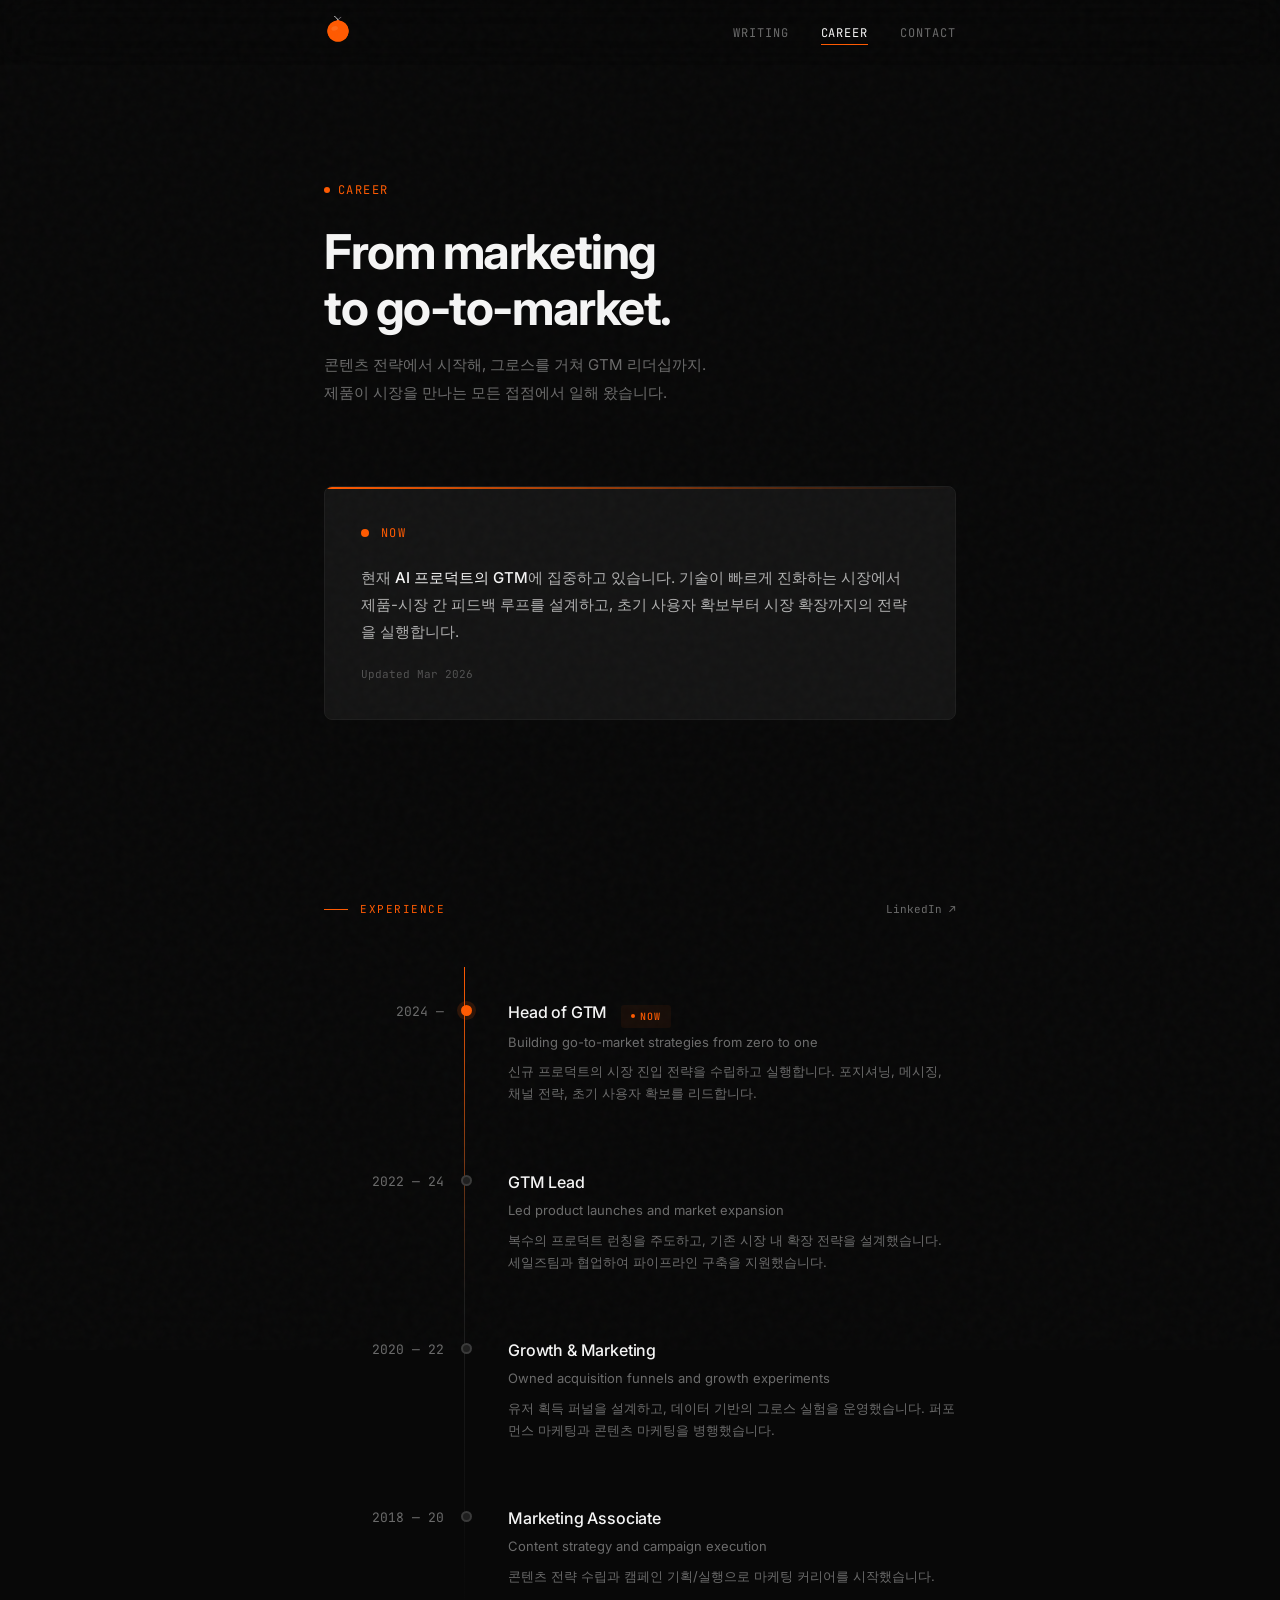
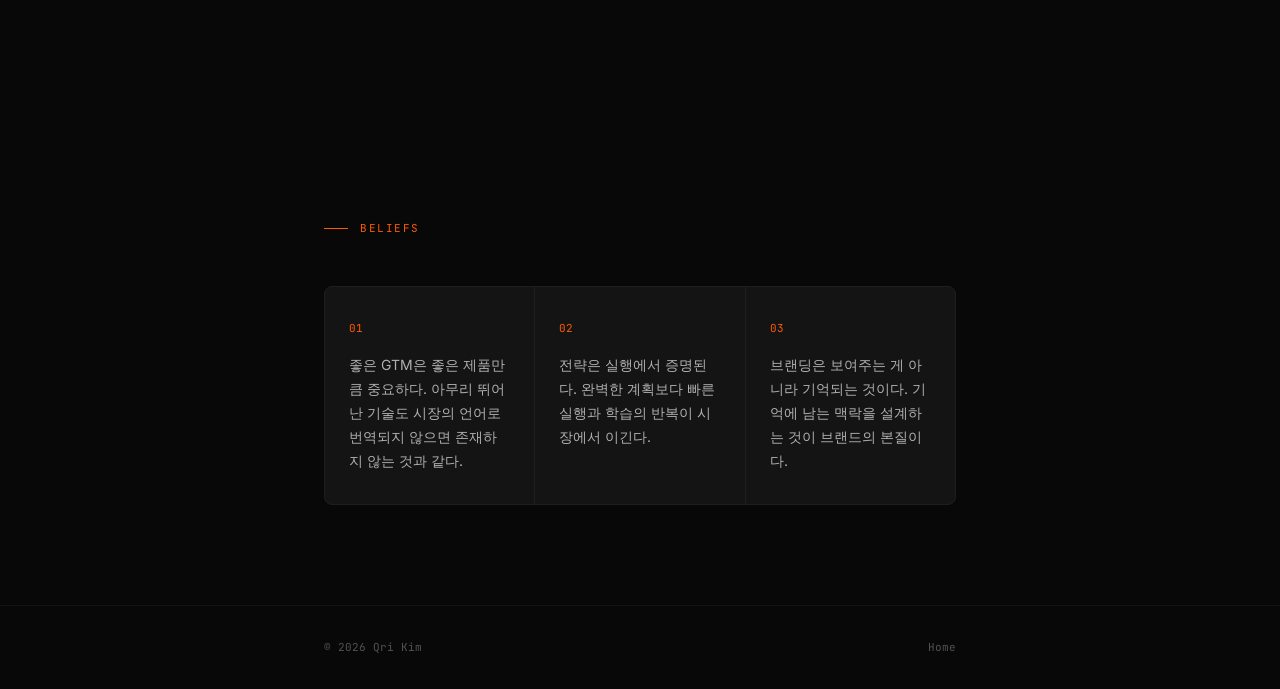
==== career.html @ 9feef9de "Initial commit: Qri Kim personal branding website Static site with custom SVG logo, blog system with" ====
<!DOCTYPE html>
<html lang="ko">
<head>
  <meta charset="UTF-8">
  <meta name="viewport" content="width=device-width, initial-scale=1.0">
  <title>Career — Qri Kim</title>
  <meta name="description" content="Qri Kim의 커리어 히스토리. GTM, Growth, Marketing 분야에서의 여정.">

  <meta property="og:type" content="website">
  <meta property="og:title" content="Career — Qri Kim">
  <meta property="og:description" content="GTM, Growth, Marketing 분야에서의 여정.">
  <meta property="og:url" content="https://qrikim.com/career">
  <meta property="og:site_name" content="Qri Kim">
  <meta name="twitter:card" content="summary">
  <meta name="twitter:site" content="@gyurinsight">

  <link rel="canonical" href="https://qrikim.com/career">
  <link rel="preconnect" href="https://fonts.googleapis.com">
  <link rel="preconnect" href="https://fonts.gstatic.com" crossorigin>
  <link href="https://fonts.googleapis.com/css2?family=Inter:wght@300;400;500;600;700&family=JetBrains+Mono:wght@400;500&display=swap" rel="stylesheet">
  <link rel="stylesheet" href="style.css">
</head>
<body>

  <div class="scroll-progress" id="scrollProgress"></div>
  <div class="grain"></div>

  <nav id="nav">
    <div class="container">
      <a href="/" class="nav-logo" aria-label="Home">
        <svg width="28" height="28" viewBox="0 0 100 100" fill="none" xmlns="http://www.w3.org/2000/svg"><circle cx="50" cy="54" r="38" fill="#FF5A00"/><ellipse cx="50" cy="54" rx="38" ry="36" fill="#FF5A00"/><ellipse cx="38" cy="44" rx="12" ry="8" fill="#FF7A2E" opacity="0.5" transform="rotate(-15 38 44)"/><path d="M50 16 C48 8, 42 4, 38 2" stroke="#f5f5f5" stroke-width="3" stroke-linecap="round" fill="none"/><path d="M50 16 C52 10, 56 6, 60 5" stroke="#f5f5f5" stroke-width="2.5" stroke-linecap="round" fill="none" opacity="0.6"/><ellipse cx="50" cy="18" rx="6" ry="4" fill="#FF5A00"/></svg>
      </a>
      <ul class="nav-links">
        <li><a href="/writing.html">Writing</a></li>
        <li><a href="/career.html" class="active">Career</a></li>
        <li><a href="/contact.html">Contact</a></li>
      </ul>
      <button class="nav-mobile-toggle" id="mobileToggle" aria-label="Menu">
        <span></span><span></span>
      </button>
    </div>
  </nav>

  <div class="mobile-menu" id="mobileMenu">
    <ul>
      <li><a href="/writing.html">Writing</a></li>
      <li><a href="/career.html">Career</a></li>
      <li><a href="/contact.html">Contact</a></li>
    </ul>
  </div>

  <main class="hero" style="padding-bottom: 0;">
    <div class="container">
      <div class="reveal">
        <span class="hero-label"><span class="status-dot"></span>Career</span>
        <h1 class="sub-page-title">From marketing<br>to go-to-market.</h1>
        <p class="hero-bio-ko" style="margin-top: 16px;">
          콘텐츠 전략에서 시작해, 그로스를 거쳐 GTM 리더십까지.<br>
          제품이 시장을 만나는 모든 접점에서 일해 왔습니다.
        </p>
      </div>
    </div>
  </main>

  <!-- Now -->
  <section class="now-section">
    <div class="container">
      <div class="now-card reveal">
        <div class="now-header">
          <div class="now-dot"></div>
          <span class="now-label">Now</span>
        </div>
        <p class="now-text">
          현재 <strong>AI 프로덕트의 GTM</strong>에 집중하고 있습니다.
          기술이 빠르게 진화하는 시장에서 제품-시장 간 피드백 루프를 설계하고,
          초기 사용자 확보부터 시장 확장까지의 전략을 실행합니다.
        </p>
        <p class="now-updated">Updated Mar 2026</p>
      </div>
    </div>
  </section>

  <!-- Timeline -->
  <section class="section">
    <div class="container">
      <div class="section-header reveal">
        <span class="section-label"><span class="line"></span> Experience</span>
        <a href="https://www.linkedin.com/in/qri-gyuri-kim/" target="_blank" class="section-link">LinkedIn &nearr;</a>
      </div>
      <div class="career-timeline stagger-children">
        <div class="career-item reveal">
          <span class="career-year">2024 —</span>
          <div class="career-details">
            <div class="career-role">Head of GTM <span class="career-now">Now</span></div>
            <div class="career-company">Building go-to-market strategies from zero to one</div>
            <p class="career-desc">신규 프로덕트의 시장 진입 전략을 수립하고 실행합니다. 포지셔닝, 메시징, 채널 전략, 초기 사용자 확보를 리드합니다.</p>
          </div>
        </div>
        <div class="career-item reveal">
          <span class="career-year">2022 — 24</span>
          <div class="career-details">
            <div class="career-role">GTM Lead</div>
            <div class="career-company">Led product launches and market expansion</div>
            <p class="career-desc">복수의 프로덕트 런칭을 주도하고, 기존 시장 내 확장 전략을 설계했습니다. 세일즈팀과 협업하여 파이프라인 구축을 지원했습니다.</p>
          </div>
        </div>
        <div class="career-item reveal">
          <span class="career-year">2020 — 22</span>
          <div class="career-details">
            <div class="career-role">Growth & Marketing</div>
            <div class="career-company">Owned acquisition funnels and growth experiments</div>
            <p class="career-desc">유저 획득 퍼널을 설계하고, 데이터 기반의 그로스 실험을 운영했습니다. 퍼포먼스 마케팅과 콘텐츠 마케팅을 병행했습니다.</p>
          </div>
        </div>
        <div class="career-item reveal">
          <span class="career-year">2018 — 20</span>
          <div class="career-details">
            <div class="career-role">Marketing Associate</div>
            <div class="career-company">Content strategy and campaign execution</div>
            <p class="career-desc">콘텐츠 전략 수립과 캠페인 기획/실행으로 마케팅 커리어를 시작했습니다.</p>
          </div>
        </div>
      </div>
    </div>
  </section>

  <!-- Beliefs -->
  <section class="beliefs">
    <div class="container">
      <div class="section-header reveal">
        <span class="section-label"><span class="line"></span> Beliefs</span>
      </div>
      <div class="belief-grid reveal">
        <div class="belief-item">
          <span class="belief-number">01</span>
          <p class="belief-text">좋은 GTM은 좋은 제품만큼 중요하다. 아무리 뛰어난 기술도 시장의 언어로 번역되지 않으면 존재하지 않는 것과 같다.</p>
        </div>
        <div class="belief-item">
          <span class="belief-number">02</span>
          <p class="belief-text">전략은 실행에서 증명된다. 완벽한 계획보다 빠른 실행과 학습의 반복이 시장에서 이긴다.</p>
        </div>
        <div class="belief-item">
          <span class="belief-number">03</span>
          <p class="belief-text">브랜딩은 보여주는 게 아니라 기억되는 것이다. 기억에 남는 맥락을 설계하는 것이 브랜드의 본질이다.</p>
        </div>
      </div>
    </div>
  </section>

  <footer>
    <div class="container">
      <div class="footer-inner">
        <span class="footer-copy">&copy; 2026 Qri Kim</span>
        <div class="footer-links">
          <a href="/">Home</a>
        </div>
      </div>
    </div>
  </footer>

  <script src="main.js"></script>
</body>
</html>
---- style.css ----
:root {
  --black: #080808;
  --white: #f5f5f5;
  --gray-50: #fafafa;
  --gray-100: #e5e5e5;
  --gray-300: #b0b0b0;
  --gray-400: #8a8a8a;
  --gray-500: #6b6b6b;
  --gray-600: #525252;
  --gray-700: #3a3a3a;
  --gray-800: #1e1e1e;
  --gray-900: #141414;
  --orange: #FF5A00;
  --orange-dim: rgba(255, 90, 0, 0.06);
  --font-sans: 'Inter', -apple-system, BlinkMacSystemFont, sans-serif;
  --font-mono: 'JetBrains Mono', ui-monospace, monospace;
}

* { margin: 0; padding: 0; box-sizing: border-box; }
html { scroll-behavior: smooth; }

body {
  font-family: var(--font-sans);
  background: var(--black);
  color: var(--white);
  line-height: 1.7;
  -webkit-font-smoothing: antialiased;
  -moz-osx-font-smoothing: grayscale;
  overflow-x: hidden;
}

::selection {
  background: var(--orange);
  color: var(--black);
}

a { color: inherit; text-decoration: none; }

/* Scroll progress */
.scroll-progress {
  position: fixed;
  top: 0;
  left: 0;
  height: 2px;
  background: var(--orange);
  z-index: 200;
  width: 0%;
}

/* Grain */
.grain {
  position: fixed;
  top: -50%; left: -50%;
  width: 200%; height: 200%;
  z-index: 999;
  pointer-events: none;
  opacity: 0.025;
  background-image: url("data:image/svg+xml,%3Csvg viewBox='0 0 256 256' xmlns='http://www.w3.org/2000/svg'%3E%3Cfilter id='noise'%3E%3CfeTurbulence type='fractalNoise' baseFrequency='0.9' numOctaves='4' stitchTiles='stitch'/%3E%3C/filter%3E%3Crect width='100%25' height='100%25' filter='url(%23noise)'/%3E%3C/svg%3E");
}

/* Layout */
.container {
  max-width: 680px;
  margin: 0 auto;
  padding: 0 24px;
}

/* ========== Navigation ========== */
nav {
  position: fixed;
  top: 0; left: 0; right: 0;
  z-index: 100;
  padding: 16px 0;
  background: rgba(8, 8, 8, 0.6);
  backdrop-filter: blur(24px) saturate(1.2);
  -webkit-backdrop-filter: blur(24px) saturate(1.2);
  border-bottom: 1px solid transparent;
  transition: border-color 0.4s ease;
}

nav.scrolled {
  border-bottom-color: var(--gray-800);
}

nav .container {
  display: flex;
  justify-content: space-between;
  align-items: center;
}

.nav-logo {
  font-size: 24px;
  line-height: 1;
  transition: transform 0.3s;
  display: inline-block;
}

.nav-logo:hover {
  transform: rotate(-15deg) scale(1.1);
}

.nav-links {
  display: flex;
  gap: 32px;
  list-style: none;
}

.nav-links a {
  font-family: var(--font-mono);
  font-size: 12px;
  text-transform: uppercase;
  letter-spacing: 0.08em;
  color: var(--gray-500);
  transition: color 0.3s;
  position: relative;
}

.nav-links a::after {
  content: '';
  position: absolute;
  bottom: -4px; left: 0;
  width: 100%; height: 1px;
  background: var(--white);
  transform: scaleX(0);
  transform-origin: right;
  transition: transform 0.3s ease;
}

.nav-links a:hover { color: var(--white); }
.nav-links a:hover::after { transform: scaleX(1); transform-origin: left; }

/* Mobile toggle — hidden on desktop, shown on mobile via media query */
.nav-mobile-toggle {
  display: none;
  flex-direction: column;
  gap: 6px;
  background: none;
  border: none;
  cursor: pointer;
  padding: 4px;
  z-index: 110;
}

.nav-mobile-toggle span {
  display: block;
  width: 20px;
  height: 1.5px;
  background: var(--white);
  transition: all 0.3s;
}

.nav-mobile-toggle.active span:first-child {
  transform: rotate(45deg) translate(3px, 3px);
}

.nav-mobile-toggle.active span:last-child {
  transform: rotate(-45deg) translate(3px, -3px);
}

/* Mobile menu */
.mobile-menu {
  display: none;
  position: fixed;
  top: 0; left: 0; right: 0; bottom: 0;
  z-index: 99;
  background: var(--black);
  align-items: center;
  justify-content: center;
}

.mobile-menu.open {
  display: flex;
}

.mobile-menu ul {
  list-style: none;
  text-align: center;
}

.mobile-menu ul li {
  margin-bottom: 32px;
}

.mobile-menu ul a {
  font-family: var(--font-mono);
  font-size: 18px;
  text-transform: uppercase;
  letter-spacing: 0.12em;
  color: var(--gray-400);
  transition: color 0.3s;
}

.mobile-menu ul a:hover {
  color: var(--orange);
}

/* ========== Hero ========== */
.hero {
  padding: 180px 0 100px;
}

.hero-label {
  font-family: var(--font-mono);
  font-size: 12px;
  text-transform: uppercase;
  letter-spacing: 0.12em;
  color: var(--orange);
  margin-bottom: 24px;
  display: flex;
  align-items: center;
  gap: 8px;
}

.status-dot {
  width: 6px; height: 6px;
  background: var(--orange);
  border-radius: 50%;
  animation: pulse 2s ease-in-out infinite;
}

@keyframes pulse {
  0%, 100% { opacity: 1; box-shadow: 0 0 0 0 rgba(255, 90, 0, 0.4); }
  50% { opacity: 0.5; box-shadow: 0 0 0 6px rgba(255, 90, 0, 0); }
}

.hero-name {
  font-size: clamp(48px, 8vw, 80px);
  font-weight: 700;
  letter-spacing: -0.04em;
  line-height: 1.05;
  margin-bottom: 32px;
}

.hero-bio-en {
  font-size: 17px;
  color: var(--gray-300);
  line-height: 1.8;
  max-width: 520px;
  margin-bottom: 16px;
}

.hero-bio-en strong {
  color: var(--white);
  font-weight: 500;
}

.hero-bio-ko {
  font-size: 15px;
  color: var(--gray-500);
  line-height: 1.85;
  max-width: 520px;
}

.hero-cta {
  margin-top: 48px;
  display: flex;
  gap: 16px;
  align-items: center;
}

.btn-primary {
  display: inline-flex;
  align-items: center;
  gap: 8px;
  font-family: var(--font-mono);
  font-size: 12px;
  letter-spacing: 0.02em;
  padding: 14px 28px;
  background: var(--orange);
  color: var(--black);
  border-radius: 4px;
  font-weight: 500;
  transition: all 0.3s cubic-bezier(0.25, 0.46, 0.45, 0.94);
  position: relative;
  overflow: hidden;
}

.btn-primary::before {
  content: '';
  position: absolute;
  inset: 0;
  background: linear-gradient(135deg, rgba(255,255,255,0.2), transparent);
  opacity: 0;
  transition: opacity 0.3s;
}

.btn-primary:hover {
  transform: translateY(-2px);
  box-shadow: 0 8px 32px rgba(255, 90, 0, 0.3);
}

.btn-primary:hover::before { opacity: 1; }

.btn-ghost {
  display: inline-flex;
  align-items: center;
  gap: 8px;
  font-family: var(--font-mono);
  font-size: 12px;
  letter-spacing: 0.02em;
  padding: 14px 28px;
  background: transparent;
  color: var(--gray-400);
  border: 1px solid var(--gray-800);
  border-radius: 4px;
  font-weight: 400;
  transition: all 0.3s;
}

.btn-ghost:hover {
  border-color: var(--gray-500);
  color: var(--white);
  transform: translateY(-2px);
}

/* ========== Marquee ========== */
.statement {
  padding: 72px 0;
  border-top: 1px solid var(--gray-800);
  border-bottom: 1px solid var(--gray-800);
  overflow: hidden;
}

.marquee-track {
  display: flex;
  gap: 64px;
  animation: marquee 20s linear infinite;
  width: max-content;
}

.marquee-track span {
  font-size: clamp(28px, 5vw, 52px);
  font-weight: 700;
  letter-spacing: -0.03em;
  color: var(--gray-800);
  white-space: nowrap;
  text-transform: uppercase;
}

.marquee-track .dot {
  display: inline-block;
  width: 10px; height: 10px;
  background: var(--orange);
  border-radius: 50%;
  margin: 0 28px;
  vertical-align: middle;
}

@keyframes marquee {
  0% { transform: translateX(0); }
  100% { transform: translateX(-50%); }
}

/* ========== Now ========== */
.now-section {
  padding: 80px 0;
}

.now-card {
  border: 1px solid var(--gray-800);
  border-radius: 8px;
  padding: 36px;
  background: var(--gray-900);
  position: relative;
  overflow: hidden;
}

.now-card::before {
  content: '';
  position: absolute;
  top: 0; left: 0; right: 0;
  height: 2px;
  background: linear-gradient(90deg, var(--orange), transparent);
}

.now-header {
  display: flex;
  align-items: center;
  gap: 12px;
  margin-bottom: 20px;
}

.now-dot {
  width: 8px; height: 8px;
  background: var(--orange);
  border-radius: 50%;
  animation: pulse 2s ease-in-out infinite;
}

.now-label {
  font-family: var(--font-mono);
  font-size: 12px;
  text-transform: uppercase;
  letter-spacing: 0.12em;
  color: var(--orange);
}

.now-text {
  font-size: 15px;
  color: var(--gray-300);
  line-height: 1.8;
}

.now-text strong {
  color: var(--white);
  font-weight: 500;
}

.now-updated {
  font-family: var(--font-mono);
  font-size: 11px;
  color: var(--gray-600);
  margin-top: 20px;
}

/* ========== Section shared ========== */
.section {
  padding: 100px 0;
}

.section-header {
  display: flex;
  justify-content: space-between;
  align-items: center;
  margin-bottom: 48px;
}

.section-label {
  font-family: var(--font-mono);
  font-size: 11px;
  text-transform: uppercase;
  letter-spacing: 0.14em;
  color: var(--orange);
  display: flex;
  align-items: center;
  gap: 12px;
}

.section-label .line {
  width: 24px; height: 1px;
  background: var(--orange);
}

.section-count {
  font-family: var(--font-mono);
  font-size: 11px;
  color: var(--gray-600);
}

.section-link {
  font-family: var(--font-mono);
  font-size: 11px;
  color: var(--gray-500);
  transition: color 0.3s;
}

.section-link:hover { color: var(--orange); }

/* ========== Writing / Blog ========== */
.post-list {
  display: flex;
  flex-direction: column;
}

.post-item {
  display: grid;
  grid-template-columns: 100px 1fr auto;
  gap: 24px;
  align-items: baseline;
  padding: 28px 0;
  border-bottom: 1px solid var(--gray-900);
  cursor: pointer;
  transition: all 0.3s ease;
  position: relative;
}

.post-item::after {
  content: '\2197';
  position: absolute;
  right: 0;
  top: 50%;
  transform: translateY(-50%);
  font-size: 16px;
  color: var(--gray-700);
  opacity: 0;
  transition: all 0.3s;
}

.post-item:hover::after {
  opacity: 1;
  color: var(--orange);
  right: -4px;
}

.post-list:hover .post-item { opacity: 0.35; }
.post-list:hover .post-item:hover { opacity: 1; padding-left: 8px; }

.post-date {
  font-family: var(--font-mono);
  font-size: 12px;
  color: var(--gray-600);
}

.post-content { min-width: 0; }

.post-title {
  font-size: 16px;
  font-weight: 500;
  color: var(--white);
  margin-bottom: 6px;
  line-height: 1.4;
  transition: color 0.3s;
  letter-spacing: -0.01em;
}

.post-item:hover .post-title { color: var(--orange); }

.post-excerpt {
  font-size: 13px;
  color: var(--gray-500);
  line-height: 1.6;
  display: -webkit-box;
  -webkit-line-clamp: 1;
  -webkit-box-orient: vertical;
  overflow: hidden;
}

.post-tag {
  font-family: var(--font-mono);
  font-size: 10px;
  text-transform: uppercase;
  letter-spacing: 0.08em;
  color: var(--gray-500);
  border: 1px solid var(--gray-800);
  padding: 4px 10px;
  border-radius: 3px;
  white-space: nowrap;
  transition: all 0.3s;
}

.post-item:hover .post-tag {
  color: var(--orange);
  border-color: rgba(255, 90, 0, 0.3);
}

/* ========== Beliefs ========== */
.beliefs {
  padding: 100px 0;
}

.belief-grid {
  display: grid;
  grid-template-columns: repeat(3, 1fr);
  gap: 1px;
  background: var(--gray-800);
  border: 1px solid var(--gray-800);
  border-radius: 8px;
  overflow: hidden;
}

.belief-item {
  background: var(--gray-900);
  padding: 32px 24px;
  transition: background 0.3s;
}

.belief-item:hover { background: var(--black); }

.belief-number {
  font-family: var(--font-mono);
  font-size: 11px;
  color: var(--orange);
  margin-bottom: 16px;
  display: block;
}

.belief-text {
  font-size: 14px;
  color: var(--gray-300);
  line-height: 1.7;
}

/* ========== Career ========== */
.career-timeline { position: relative; }

.career-timeline::before {
  content: '';
  position: absolute;
  left: 140px;
  top: 0; bottom: 0;
  width: 1px;
  background: linear-gradient(to bottom, var(--orange), var(--gray-800), transparent);
}

.career-item {
  display: grid;
  grid-template-columns: 120px 1fr;
  gap: 40px;
  padding: 32px 0;
  position: relative;
  transition: opacity 0.3s;
}

.career-item::before {
  content: '';
  position: absolute;
  left: 137px;
  top: 38px;
  width: 7px; height: 7px;
  border-radius: 50%;
  background: var(--gray-800);
  border: 2px solid var(--gray-700);
  z-index: 1;
  transition: all 0.3s;
}

.career-item:first-child::before {
  background: var(--orange);
  border-color: var(--orange);
  box-shadow: 0 0 0 4px rgba(255, 90, 0, 0.15);
}

.career-timeline:hover .career-item { opacity: 0.35; }
.career-timeline:hover .career-item:hover { opacity: 1; }

.career-item:hover::before {
  background: var(--orange);
  border-color: var(--orange);
}

.career-year {
  font-family: var(--font-mono);
  font-size: 13px;
  color: var(--gray-500);
  text-align: right;
  padding-top: 2px;
}

.career-details { padding-left: 24px; }

.career-role {
  font-size: 16px;
  font-weight: 500;
  margin-bottom: 4px;
  color: var(--white);
  letter-spacing: -0.01em;
}

.career-company {
  font-size: 13px;
  color: var(--gray-500);
  line-height: 1.6;
}

.career-now {
  display: inline-flex;
  align-items: center;
  gap: 5px;
  font-family: var(--font-mono);
  font-size: 10px;
  text-transform: uppercase;
  letter-spacing: 0.08em;
  color: var(--orange);
  background: var(--orange-dim);
  padding: 3px 10px;
  border-radius: 3px;
  margin-left: 10px;
}

.career-now::before {
  content: '';
  width: 4px; height: 4px;
  background: var(--orange);
  border-radius: 50%;
}

/* ========== CTA ========== */
.cta-section {
  padding: 120px 0;
  text-align: center;
  position: relative;
}

.cta-section::before {
  content: '';
  position: absolute;
  top: 50%; left: 50%;
  transform: translate(-50%, -50%);
  width: 400px; height: 400px;
  background: radial-gradient(circle, rgba(255, 90, 0, 0.06) 0%, transparent 70%);
  pointer-events: none;
}

.cta-label {
  font-family: var(--font-mono);
  font-size: 11px;
  text-transform: uppercase;
  letter-spacing: 0.14em;
  color: var(--gray-500);
  margin-bottom: 24px;
}

.cta-heading {
  font-size: clamp(28px, 4vw, 40px);
  font-weight: 600;
  letter-spacing: -0.03em;
  line-height: 1.2;
  margin-bottom: 20px;
}

.cta-sub {
  font-size: 15px;
  color: var(--gray-500);
  margin-bottom: 40px;
}

.cta-links {
  display: flex;
  justify-content: center;
  gap: 32px;
}

.cta-link {
  font-family: var(--font-mono);
  font-size: 13px;
  color: var(--gray-400);
  display: inline-flex;
  align-items: center;
  gap: 6px;
  transition: color 0.3s;
  position: relative;
}

.cta-link::after {
  content: '';
  position: absolute;
  bottom: -4px; left: 0;
  width: 100%; height: 1px;
  background: var(--orange);
  transform: scaleX(0);
  transform-origin: right;
  transition: transform 0.3s;
}

.cta-link:hover { color: var(--orange); }
.cta-link:hover::after { transform: scaleX(1); transform-origin: left; }

/* ========== Footer ========== */
footer {
  padding: 32px 0;
  border-top: 1px solid var(--gray-900);
}

.footer-inner {
  display: flex;
  justify-content: space-between;
  align-items: center;
}

.footer-copy {
  font-family: var(--font-mono);
  font-size: 11px;
  color: var(--gray-600);
}

.footer-links {
  display: flex;
  gap: 24px;
}

.footer-links a {
  font-family: var(--font-mono);
  font-size: 11px;
  color: var(--gray-600);
  transition: color 0.3s;
}

.footer-links a:hover { color: var(--white); }

/* ========== Blog Post Page ========== */
.post-page-nav {
  margin-bottom: 48px;
}

.back-link {
  font-family: var(--font-mono);
  font-size: 12px;
  color: var(--gray-500);
  transition: color 0.3s;
  display: inline-flex;
  align-items: center;
  gap: 6px;
}

.back-link:hover { color: var(--orange); }

.post-page-header {
  margin-bottom: 48px;
  padding-bottom: 32px;
  border-bottom: 1px solid var(--gray-800);
}

.post-page-meta {
  display: flex;
  align-items: center;
  gap: 12px;
  margin-bottom: 20px;
}

.post-page-title {
  font-size: clamp(28px, 5vw, 40px);
  font-weight: 700;
  letter-spacing: -0.03em;
  line-height: 1.2;
  margin-bottom: 16px;
}

.post-page-excerpt {
  font-size: 17px;
  color: var(--gray-400);
  line-height: 1.7;
}

.post-body {
  padding-bottom: 80px;
}

.post-body h2 {
  font-size: 22px;
  font-weight: 600;
  letter-spacing: -0.02em;
  margin: 48px 0 16px;
  color: var(--white);
}

.post-body h3 {
  font-size: 18px;
  font-weight: 600;
  margin: 36px 0 12px;
  color: var(--white);
}

.post-body p {
  font-size: 16px;
  color: var(--gray-300);
  line-height: 1.9;
  margin-bottom: 20px;
}

.post-body ul, .post-body ol {
  margin: 16px 0 20px 24px;
  color: var(--gray-300);
}

.post-body li {
  font-size: 16px;
  line-height: 1.8;
  margin-bottom: 8px;
}

.post-body blockquote {
  border-left: 3px solid var(--orange);
  padding: 16px 24px;
  margin: 32px 0;
  background: var(--orange-dim);
  border-radius: 0 6px 6px 0;
}

.post-body blockquote p {
  color: var(--gray-300);
  font-style: italic;
  margin-bottom: 0;
}

.post-body strong {
  color: var(--white);
  font-weight: 500;
}

.post-body code {
  font-family: var(--font-mono);
  font-size: 14px;
  background: var(--gray-900);
  padding: 2px 8px;
  border-radius: 4px;
  color: var(--orange);
}

.post-footer-nav {
  padding: 40px 0;
  border-top: 1px solid var(--gray-800);
  display: flex;
  justify-content: space-between;
  align-items: center;
}

.post-footer-nav a {
  font-family: var(--font-mono);
  font-size: 13px;
  color: var(--gray-500);
  transition: color 0.3s;
}

.post-footer-nav a:hover { color: var(--orange); }

/* ========== Sub-page titles ========== */
.sub-page-title {
  font-size: clamp(32px, 5vw, 48px);
  font-weight: 700;
  letter-spacing: -0.03em;
  line-height: 1.15;
}

/* ========== Nav active state ========== */
.nav-links a.active {
  color: var(--white);
}

.nav-links a.active::after {
  transform: scaleX(1);
  background: var(--orange);
}

/* ========== Career description ========== */
.career-desc {
  font-size: 13px;
  color: var(--gray-500);
  line-height: 1.7;
  margin-top: 8px;
}

/* ========== Contact page ========== */
.contact-page {
  padding: 180px 0 60px;
}

.contact-hero {
  margin-bottom: 64px;
}

.contact-grid {
  display: grid;
  grid-template-columns: repeat(3, 1fr);
  gap: 1px;
  background: var(--gray-800);
  border: 1px solid var(--gray-800);
  border-radius: 8px;
  overflow: hidden;
  margin-bottom: 80px;
}

.contact-card {
  background: var(--gray-900);
  padding: 36px 28px;
  transition: background 0.3s;
  display: flex;
  flex-direction: column;
  position: relative;
}

.contact-card:hover {
  background: var(--black);
}

.contact-card-icon {
  color: var(--orange);
  margin-bottom: 20px;
}

.contact-card-label {
  font-family: var(--font-mono);
  font-size: 11px;
  text-transform: uppercase;
  letter-spacing: 0.1em;
  color: var(--gray-500);
  margin-bottom: 8px;
}

.contact-card-value {
  font-size: 14px;
  color: var(--white);
  font-weight: 400;
  word-break: break-all;
}

.contact-card-arrow {
  position: absolute;
  top: 28px;
  right: 24px;
  font-size: 14px;
  color: var(--gray-700);
  transition: color 0.3s;
}

.contact-card:hover .contact-card-arrow {
  color: var(--orange);
}

/* ========== Reveal animations ========== */
.reveal {
  opacity: 0;
  transform: translateY(24px);
}

.reveal.visible {
  opacity: 1;
  transform: translateY(0);
  transition: opacity 0.8s cubic-bezier(0.16, 1, 0.3, 1),
              transform 0.8s cubic-bezier(0.16, 1, 0.3, 1);
}

.reveal-delay-1 { transition-delay: 0.1s !important; }
.reveal-delay-2 { transition-delay: 0.2s !important; }
.reveal-delay-3 { transition-delay: 0.3s !important; }

.stagger-children .reveal.visible:nth-child(1) { transition-delay: 0s; }
.stagger-children .reveal.visible:nth-child(2) { transition-delay: 0.08s; }
.stagger-children .reveal.visible:nth-child(3) { transition-delay: 0.16s; }
.stagger-children .reveal.visible:nth-child(4) { transition-delay: 0.24s; }

/* ========== Responsive ========== */

/* Tablet */
@media (max-width: 768px) {
  .container { padding: 0 20px; }
  .hero { padding: 140px 0 80px; }
  .section { padding: 72px 0; }
  .statement { padding: 48px 0; }
  .beliefs { padding: 72px 0; }
  .belief-grid { grid-template-columns: 1fr; }
  .career-timeline::before { display: none; }
  .career-item {
    grid-template-columns: 1fr;
    gap: 4px;
  }
  .career-item::before { display: none; }
  .career-year { text-align: left; }
  .career-details { padding-left: 0; }
  .post-item {
    grid-template-columns: 1fr;
    gap: 8px;
  }
  .post-date { order: 2; }
  .post-content { order: 1; }
  .post-tag {
    order: 3;
    justify-self: start;
  }
  .post-item::after { display: none; }
  .cta-section { padding: 80px 0; }
  .cta-links { flex-direction: column; gap: 16px; }
  .footer-inner { flex-direction: column; gap: 16px; }

  .nav-links { display: none; }
  .nav-mobile-toggle { display: flex; }

  .now-card { padding: 28px 20px; }
  .hero-cta {
    flex-direction: column;
    align-items: flex-start;
  }
  .contact-grid { grid-template-columns: 1fr; }
  .contact-page { padding: 140px 0 40px; }
}

/* Small mobile */
@media (max-width: 480px) {
  .hero { padding: 120px 0 60px; }
  .hero-name {
    font-size: 44px;
  }
  .hero-bio-en { font-size: 15px; }
  .section { padding: 56px 0; }
  .section-header { margin-bottom: 32px; }
  .marquee-track span { font-size: 24px; }
  .marquee-track .dot {
    width: 6px; height: 6px;
    margin: 0 16px;
  }
  .cta-heading { font-size: 24px; }
  .belief-item { padding: 24px 20px; }
}
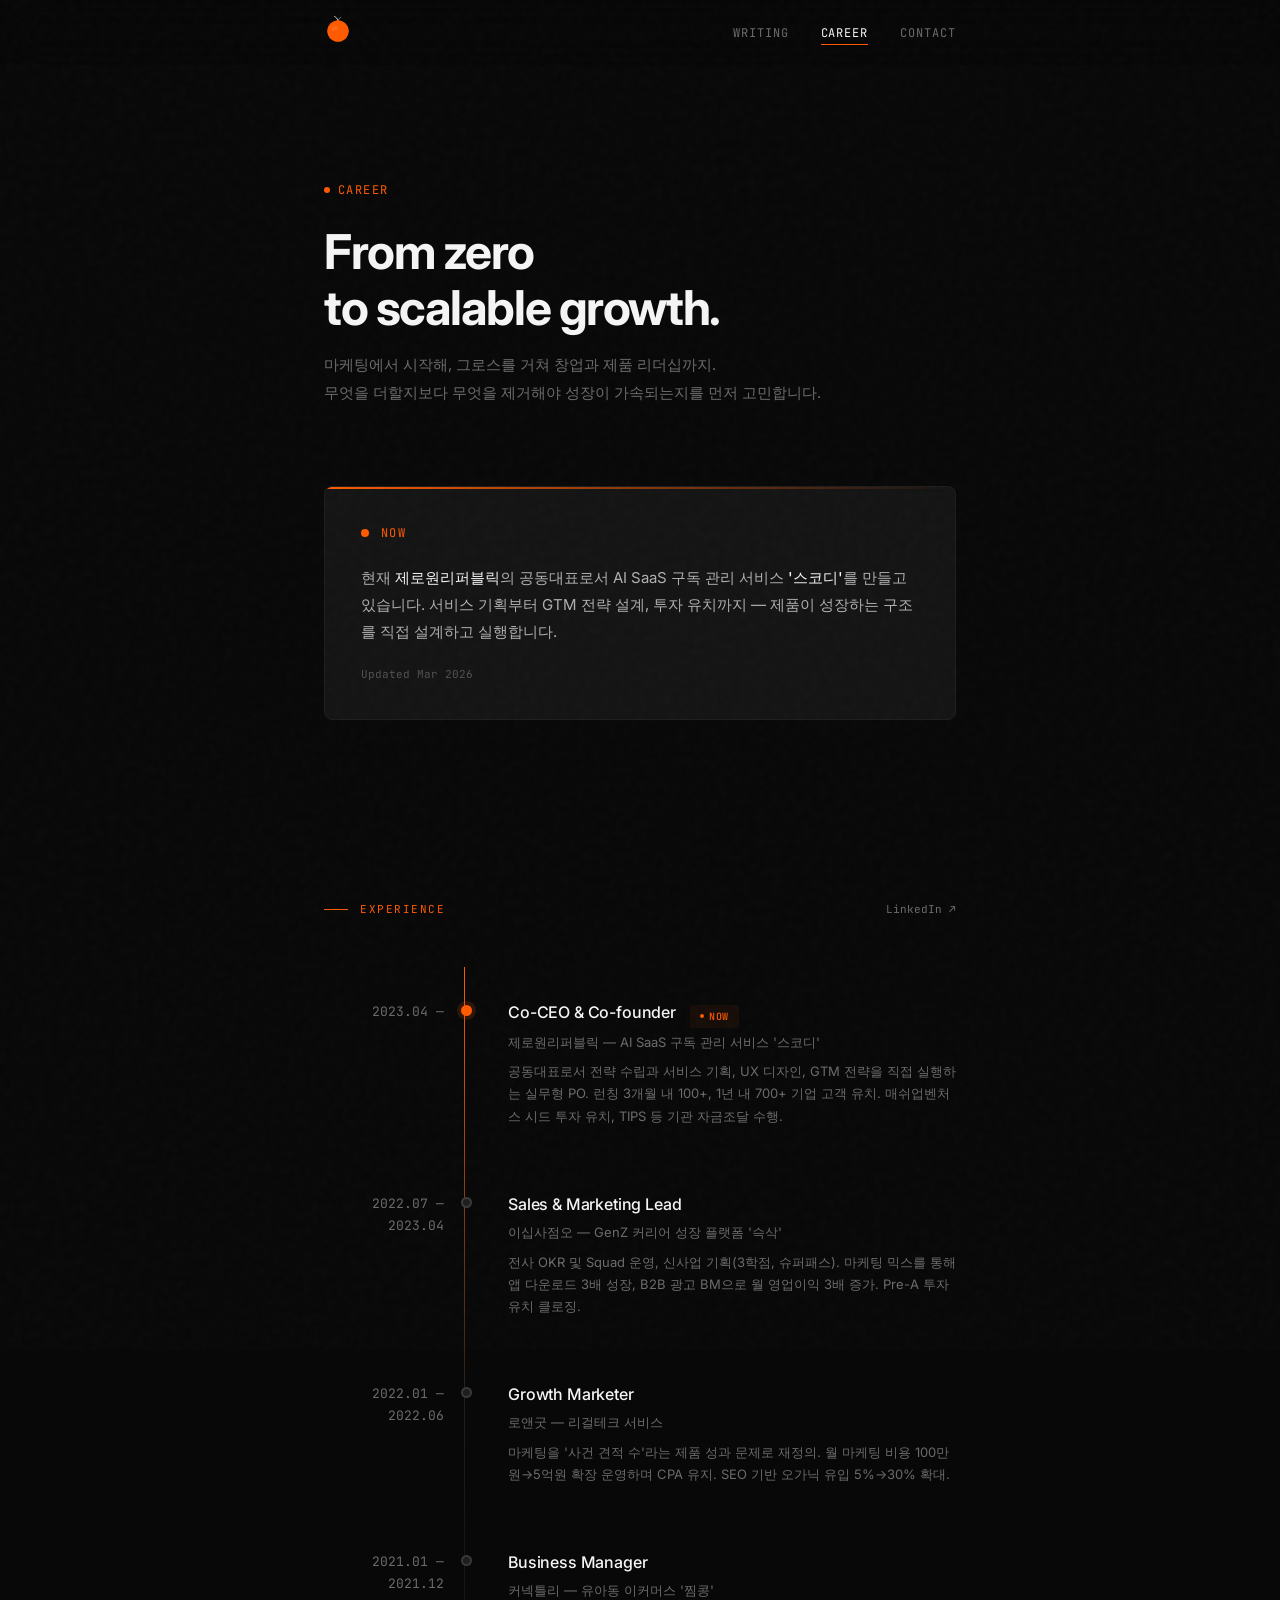
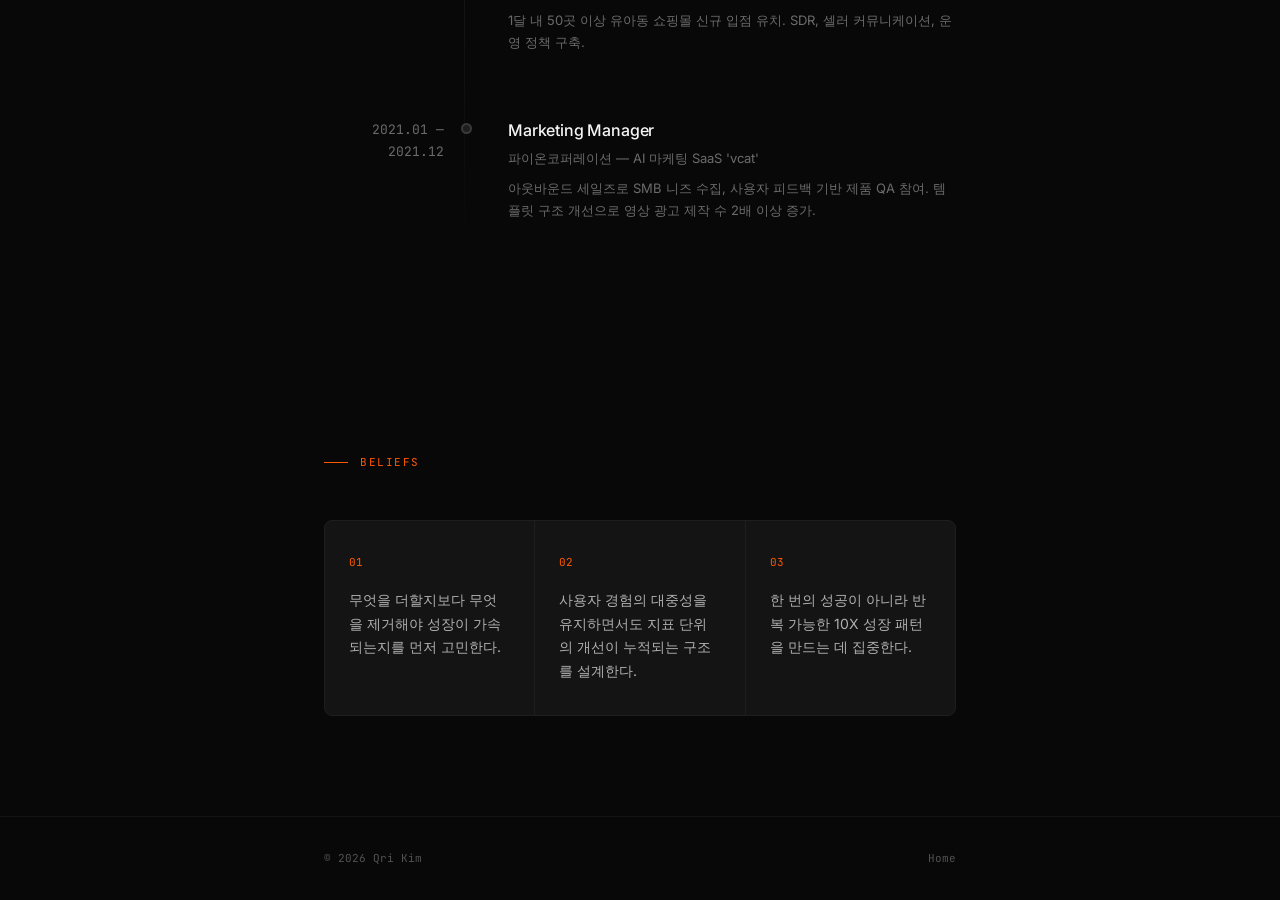
==== commit 0758a4a5: "Update with real career data and add startup retrospective post - Hero: updated role to Co-CEO & Pro" ====
--- a/career.html
+++ b/career.html
@@ -27,13 +27,13 @@
 
   <nav id="nav">
     <div class="container">
-      <a href="/" class="nav-logo" aria-label="Home">
+      <a href="./" class="nav-logo" aria-label="Home">
         <svg width="28" height="28" viewBox="0 0 100 100" fill="none" xmlns="http://www.w3.org/2000/svg"><circle cx="50" cy="54" r="38" fill="#FF5A00"/><ellipse cx="50" cy="54" rx="38" ry="36" fill="#FF5A00"/><ellipse cx="38" cy="44" rx="12" ry="8" fill="#FF7A2E" opacity="0.5" transform="rotate(-15 38 44)"/><path d="M50 16 C48 8, 42 4, 38 2" stroke="#f5f5f5" stroke-width="3" stroke-linecap="round" fill="none"/><path d="M50 16 C52 10, 56 6, 60 5" stroke="#f5f5f5" stroke-width="2.5" stroke-linecap="round" fill="none" opacity="0.6"/><ellipse cx="50" cy="18" rx="6" ry="4" fill="#FF5A00"/></svg>
       </a>
       <ul class="nav-links">
-        <li><a href="/writing.html">Writing</a></li>
-        <li><a href="/career.html" class="active">Career</a></li>
-        <li><a href="/contact.html">Contact</a></li>
+        <li><a href="writing.html">Writing</a></li>
+        <li><a href="career.html" class="active">Career</a></li>
+        <li><a href="contact.html">Contact</a></li>
       </ul>
       <button class="nav-mobile-toggle" id="mobileToggle" aria-label="Menu">
         <span></span><span></span>
@@ -43,9 +43,9 @@
 
   <div class="mobile-menu" id="mobileMenu">
     <ul>
-      <li><a href="/writing.html">Writing</a></li>
-      <li><a href="/career.html">Career</a></li>
-      <li><a href="/contact.html">Contact</a></li>
+      <li><a href="writing.html">Writing</a></li>
+      <li><a href="career.html">Career</a></li>
+      <li><a href="contact.html">Contact</a></li>
     </ul>
   </div>
 
@@ -53,10 +53,10 @@
     <div class="container">
       <div class="reveal">
         <span class="hero-label"><span class="status-dot"></span>Career</span>
-        <h1 class="sub-page-title">From marketing<br>to go-to-market.</h1>
+        <h1 class="sub-page-title">From zero<br>to scalable growth.</h1>
         <p class="hero-bio-ko" style="margin-top: 16px;">
-          콘텐츠 전략에서 시작해, 그로스를 거쳐 GTM 리더십까지.<br>
-          제품이 시장을 만나는 모든 접점에서 일해 왔습니다.
+          마케팅에서 시작해, 그로스를 거쳐 창업과 제품 리더십까지.<br>
+          무엇을 더할지보다 무엇을 제거해야 성장이 가속되는지를 먼저 고민합니다.
         </p>
       </div>
     </div>
@@ -71,9 +71,8 @@
           <span class="now-label">Now</span>
         </div>
         <p class="now-text">
-          현재 <strong>AI 프로덕트의 GTM</strong>에 집중하고 있습니다.
-          기술이 빠르게 진화하는 시장에서 제품-시장 간 피드백 루프를 설계하고,
-          초기 사용자 확보부터 시장 확장까지의 전략을 실행합니다.
+          현재 <strong>제로원리퍼블릭</strong>의 공동대표로서 AI SaaS 구독 관리 서비스 <strong>'스코디'</strong>를 만들고 있습니다.
+          서비스 기획부터 GTM 전략 설계, 투자 유치까지 — 제품이 성장하는 구조를 직접 설계하고 실행합니다.
         </p>
         <p class="now-updated">Updated Mar 2026</p>
       </div>
@@ -89,35 +88,43 @@
       </div>
       <div class="career-timeline stagger-children">
         <div class="career-item reveal">
-          <span class="career-year">2024 —</span>
+          <span class="career-year">2023.04 —</span>
           <div class="career-details">
-            <div class="career-role">Head of GTM <span class="career-now">Now</span></div>
-            <div class="career-company">Building go-to-market strategies from zero to one</div>
-            <p class="career-desc">신규 프로덕트의 시장 진입 전략을 수립하고 실행합니다. 포지셔닝, 메시징, 채널 전략, 초기 사용자 확보를 리드합니다.</p>
+            <div class="career-role">Co-CEO & Co-founder <span class="career-now">Now</span></div>
+            <div class="career-company">제로원리퍼블릭 — AI SaaS 구독 관리 서비스 '스코디'</div>
+            <p class="career-desc">공동대표로서 전략 수립과 서비스 기획, UX 디자인, GTM 전략을 직접 실행하는 실무형 PO. 런칭 3개월 내 100+, 1년 내 700+ 기업 고객 유치. 매쉬업벤처스 시드 투자 유치, TIPS 등 기관 자금조달 수행.</p>
           </div>
         </div>
         <div class="career-item reveal">
-          <span class="career-year">2022 — 24</span>
+          <span class="career-year">2022.07 — 2023.04</span>
           <div class="career-details">
-            <div class="career-role">GTM Lead</div>
-            <div class="career-company">Led product launches and market expansion</div>
-            <p class="career-desc">복수의 프로덕트 런칭을 주도하고, 기존 시장 내 확장 전략을 설계했습니다. 세일즈팀과 협업하여 파이프라인 구축을 지원했습니다.</p>
+            <div class="career-role">Sales & Marketing Lead</div>
+            <div class="career-company">이십사점오 — GenZ 커리어 성장 플랫폼 '슥삭'</div>
+            <p class="career-desc">전사 OKR 및 Squad 운영, 신사업 기획(3학점, 슈퍼패스). 마케팅 믹스를 통해 앱 다운로드 3배 성장, B2B 광고 BM으로 월 영업이익 3배 증가. Pre-A 투자 유치 클로징.</p>
           </div>
         </div>
         <div class="career-item reveal">
-          <span class="career-year">2020 — 22</span>
+          <span class="career-year">2022.01 — 2022.06</span>
           <div class="career-details">
-            <div class="career-role">Growth & Marketing</div>
-            <div class="career-company">Owned acquisition funnels and growth experiments</div>
-            <p class="career-desc">유저 획득 퍼널을 설계하고, 데이터 기반의 그로스 실험을 운영했습니다. 퍼포먼스 마케팅과 콘텐츠 마케팅을 병행했습니다.</p>
+            <div class="career-role">Growth Marketer</div>
+            <div class="career-company">로앤굿 — 리걸테크 서비스</div>
+            <p class="career-desc">마케팅을 '사건 견적 수'라는 제품 성과 문제로 재정의. 월 마케팅 비용 100만원→5억원 확장 운영하며 CPA 유지. SEO 기반 오가닉 유입 5%→30% 확대.</p>
           </div>
         </div>
         <div class="career-item reveal">
-          <span class="career-year">2018 — 20</span>
+          <span class="career-year">2021.01 — 2021.12</span>
           <div class="career-details">
-            <div class="career-role">Marketing Associate</div>
-            <div class="career-company">Content strategy and campaign execution</div>
-            <p class="career-desc">콘텐츠 전략 수립과 캠페인 기획/실행으로 마케팅 커리어를 시작했습니다.</p>
+            <div class="career-role">Business Manager</div>
+            <div class="career-company">커넥틀리 — 유아동 이커머스 '찜콩'</div>
+            <p class="career-desc">1달 내 50곳 이상 유아동 쇼핑몰 신규 입점 유치. SDR, 셀러 커뮤니케이션, 운영 정책 구축.</p>
+          </div>
+        </div>
+        <div class="career-item reveal">
+          <span class="career-year">2021.01 — 2021.12</span>
+          <div class="career-details">
+            <div class="career-role">Marketing Manager</div>
+            <div class="career-company">파이온코퍼레이션 — AI 마케팅 SaaS 'vcat'</div>
+            <p class="career-desc">아웃바운드 세일즈로 SMB 니즈 수집, 사용자 피드백 기반 제품 QA 참여. 템플릿 구조 개선으로 영상 광고 제작 수 2배 이상 증가.</p>
           </div>
         </div>
       </div>
@@ -133,15 +140,15 @@
       <div class="belief-grid reveal">
         <div class="belief-item">
           <span class="belief-number">01</span>
-          <p class="belief-text">좋은 GTM은 좋은 제품만큼 중요하다. 아무리 뛰어난 기술도 시장의 언어로 번역되지 않으면 존재하지 않는 것과 같다.</p>
+          <p class="belief-text">무엇을 더할지보다 무엇을 제거해야 성장이 가속되는지를 먼저 고민한다.</p>
         </div>
         <div class="belief-item">
           <span class="belief-number">02</span>
-          <p class="belief-text">전략은 실행에서 증명된다. 완벽한 계획보다 빠른 실행과 학습의 반복이 시장에서 이긴다.</p>
+          <p class="belief-text">사용자 경험의 대중성을 유지하면서도 지표 단위의 개선이 누적되는 구조를 설계한다.</p>
         </div>
         <div class="belief-item">
           <span class="belief-number">03</span>
-          <p class="belief-text">브랜딩은 보여주는 게 아니라 기억되는 것이다. 기억에 남는 맥락을 설계하는 것이 브랜드의 본질이다.</p>
+          <p class="belief-text">한 번의 성공이 아니라 반복 가능한 10X 성장 패턴을 만드는 데 집중한다.</p>
         </div>
       </div>
     </div>
@@ -152,7 +159,7 @@
       <div class="footer-inner">
         <span class="footer-copy">&copy; 2026 Qri Kim</span>
         <div class="footer-links">
-          <a href="/">Home</a>
+          <a href="./">Home</a>
         </div>
       </div>
     </div>
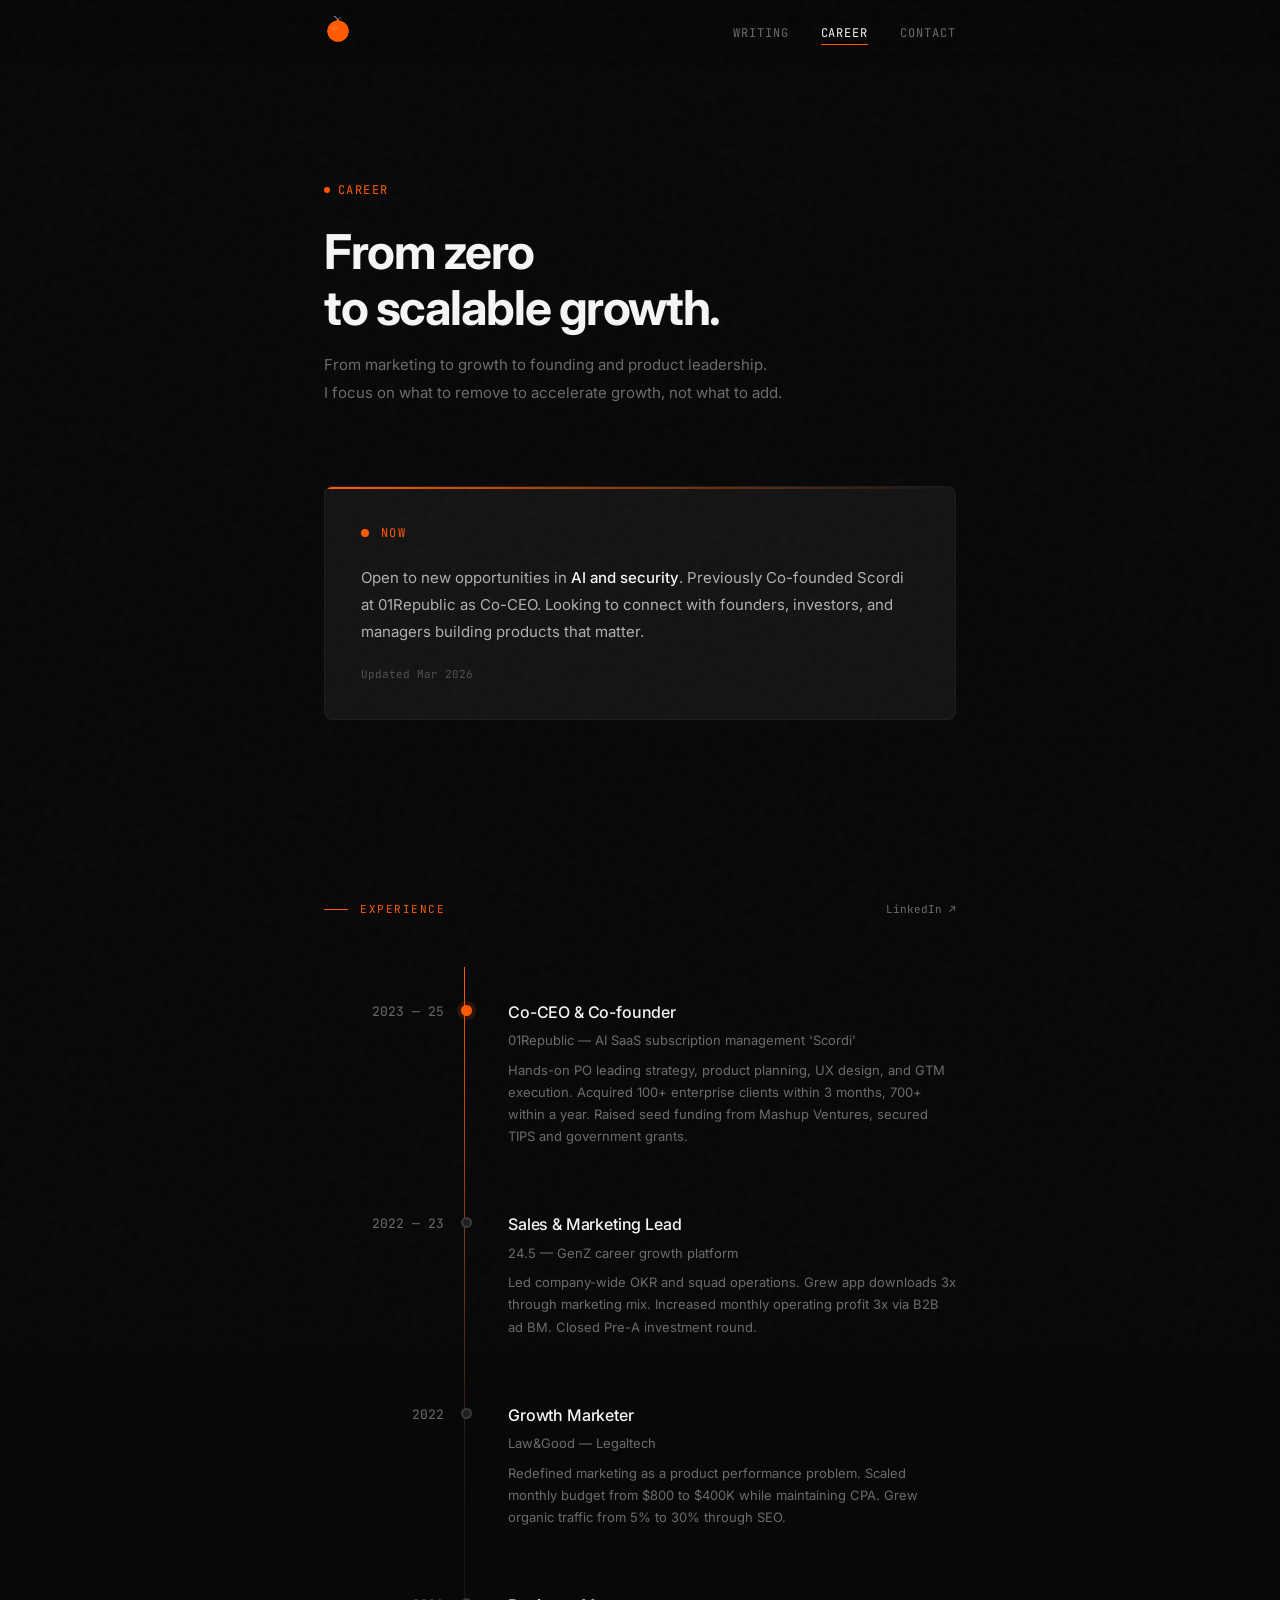
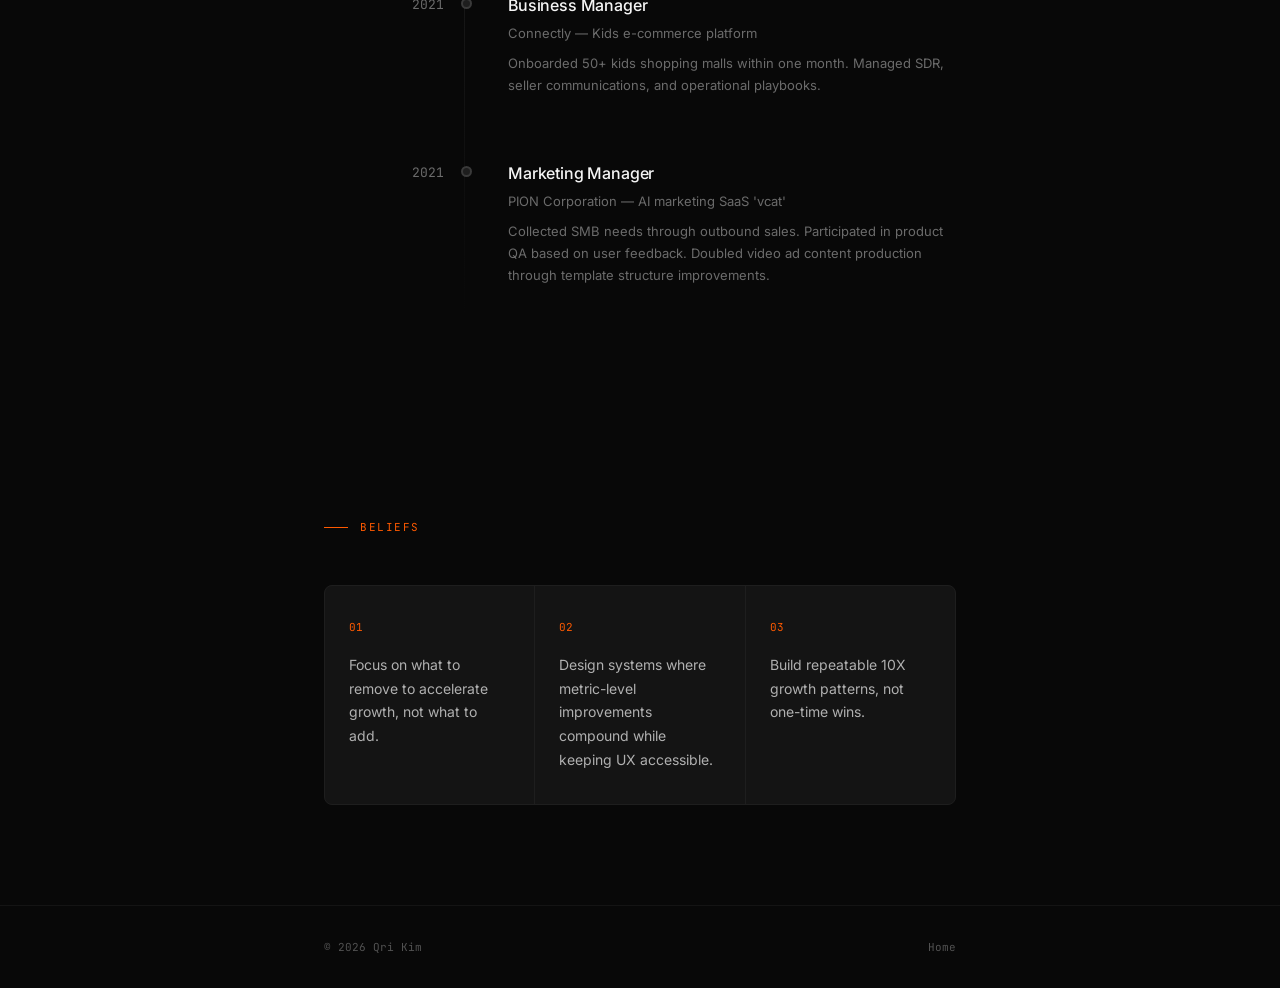
==== commit 24b01607: "Switch all content to English, update Now section - All pages converted to English as default langua" ====
--- a/career.html
+++ b/career.html
@@ -1,14 +1,14 @@
 <!DOCTYPE html>
-<html lang="ko">
+<html lang="en">
 <head>
   <meta charset="UTF-8">
   <meta name="viewport" content="width=device-width, initial-scale=1.0">
   <title>Career — Qri Kim</title>
-  <meta name="description" content="Qri Kim의 커리어 히스토리. GTM, Growth, Marketing 분야에서의 여정.">
+  <meta name="description" content="Qri Kim's career journey. 5+ years in GTM, sales, and growth marketing across B2B startups.">
 
   <meta property="og:type" content="website">
   <meta property="og:title" content="Career — Qri Kim">
-  <meta property="og:description" content="GTM, Growth, Marketing 분야에서의 여정.">
+  <meta property="og:description" content="5+ years in GTM, sales, and growth marketing across B2B startups.">
   <meta property="og:url" content="https://qrikim.com/career">
   <meta property="og:site_name" content="Qri Kim">
   <meta name="twitter:card" content="summary">
@@ -55,8 +55,8 @@
         <span class="hero-label"><span class="status-dot"></span>Career</span>
         <h1 class="sub-page-title">From zero<br>to scalable growth.</h1>
         <p class="hero-bio-ko" style="margin-top: 16px;">
-          마케팅에서 시작해, 그로스를 거쳐 창업과 제품 리더십까지.<br>
-          무엇을 더할지보다 무엇을 제거해야 성장이 가속되는지를 먼저 고민합니다.
+          From marketing to growth to founding and product leadership.<br>
+          I focus on what to remove to accelerate growth, not what to add.
         </p>
       </div>
     </div>
@@ -71,8 +71,9 @@
           <span class="now-label">Now</span>
         </div>
         <p class="now-text">
-          현재 <strong>제로원리퍼블릭</strong>의 공동대표로서 AI SaaS 구독 관리 서비스 <strong>'스코디'</strong>를 만들고 있습니다.
-          서비스 기획부터 GTM 전략 설계, 투자 유치까지 — 제품이 성장하는 구조를 직접 설계하고 실행합니다.
+          Open to new opportunities in <strong>AI and security</strong>.
+          Previously Co-founded Scordi at 01Republic as Co-CEO.
+          Looking to connect with founders, investors, and managers building products that matter.
         </p>
         <p class="now-updated">Updated Mar 2026</p>
       </div>
@@ -88,43 +89,43 @@
       </div>
       <div class="career-timeline stagger-children">
         <div class="career-item reveal">
-          <span class="career-year">2023.04 —</span>
+          <span class="career-year">2023 — 25</span>
           <div class="career-details">
-            <div class="career-role">Co-CEO & Co-founder <span class="career-now">Now</span></div>
-            <div class="career-company">제로원리퍼블릭 — AI SaaS 구독 관리 서비스 '스코디'</div>
-            <p class="career-desc">공동대표로서 전략 수립과 서비스 기획, UX 디자인, GTM 전략을 직접 실행하는 실무형 PO. 런칭 3개월 내 100+, 1년 내 700+ 기업 고객 유치. 매쉬업벤처스 시드 투자 유치, TIPS 등 기관 자금조달 수행.</p>
+            <div class="career-role">Co-CEO & Co-founder</div>
+            <div class="career-company">01Republic — AI SaaS subscription management 'Scordi'</div>
+            <p class="career-desc">Hands-on PO leading strategy, product planning, UX design, and GTM execution. Acquired 100+ enterprise clients within 3 months, 700+ within a year. Raised seed funding from Mashup Ventures, secured TIPS and government grants.</p>
           </div>
         </div>
         <div class="career-item reveal">
-          <span class="career-year">2022.07 — 2023.04</span>
+          <span class="career-year">2022 — 23</span>
           <div class="career-details">
             <div class="career-role">Sales & Marketing Lead</div>
-            <div class="career-company">이십사점오 — GenZ 커리어 성장 플랫폼 '슥삭'</div>
-            <p class="career-desc">전사 OKR 및 Squad 운영, 신사업 기획(3학점, 슈퍼패스). 마케팅 믹스를 통해 앱 다운로드 3배 성장, B2B 광고 BM으로 월 영업이익 3배 증가. Pre-A 투자 유치 클로징.</p>
+            <div class="career-company">24.5 — GenZ career growth platform</div>
+            <p class="career-desc">Led company-wide OKR and squad operations. Grew app downloads 3x through marketing mix. Increased monthly operating profit 3x via B2B ad BM. Closed Pre-A investment round.</p>
           </div>
         </div>
         <div class="career-item reveal">
-          <span class="career-year">2022.01 — 2022.06</span>
+          <span class="career-year">2022</span>
           <div class="career-details">
             <div class="career-role">Growth Marketer</div>
-            <div class="career-company">로앤굿 — 리걸테크 서비스</div>
-            <p class="career-desc">마케팅을 '사건 견적 수'라는 제품 성과 문제로 재정의. 월 마케팅 비용 100만원→5억원 확장 운영하며 CPA 유지. SEO 기반 오가닉 유입 5%→30% 확대.</p>
+            <div class="career-company">Law&Good — Legaltech</div>
+            <p class="career-desc">Redefined marketing as a product performance problem. Scaled monthly budget from $800 to $400K while maintaining CPA. Grew organic traffic from 5% to 30% through SEO.</p>
           </div>
         </div>
         <div class="career-item reveal">
-          <span class="career-year">2021.01 — 2021.12</span>
+          <span class="career-year">2021</span>
           <div class="career-details">
             <div class="career-role">Business Manager</div>
-            <div class="career-company">커넥틀리 — 유아동 이커머스 '찜콩'</div>
-            <p class="career-desc">1달 내 50곳 이상 유아동 쇼핑몰 신규 입점 유치. SDR, 셀러 커뮤니케이션, 운영 정책 구축.</p>
+            <div class="career-company">Connectly — Kids e-commerce platform</div>
+            <p class="career-desc">Onboarded 50+ kids shopping malls within one month. Managed SDR, seller communications, and operational playbooks.</p>
           </div>
         </div>
         <div class="career-item reveal">
-          <span class="career-year">2021.01 — 2021.12</span>
+          <span class="career-year">2021</span>
           <div class="career-details">
             <div class="career-role">Marketing Manager</div>
-            <div class="career-company">파이온코퍼레이션 — AI 마케팅 SaaS 'vcat'</div>
-            <p class="career-desc">아웃바운드 세일즈로 SMB 니즈 수집, 사용자 피드백 기반 제품 QA 참여. 템플릿 구조 개선으로 영상 광고 제작 수 2배 이상 증가.</p>
+            <div class="career-company">PION Corporation — AI marketing SaaS 'vcat'</div>
+            <p class="career-desc">Collected SMB needs through outbound sales. Participated in product QA based on user feedback. Doubled video ad content production through template structure improvements.</p>
           </div>
         </div>
       </div>
@@ -140,15 +141,15 @@
       <div class="belief-grid reveal">
         <div class="belief-item">
           <span class="belief-number">01</span>
-          <p class="belief-text">무엇을 더할지보다 무엇을 제거해야 성장이 가속되는지를 먼저 고민한다.</p>
+          <p class="belief-text">Focus on what to remove to accelerate growth, not what to add.</p>
         </div>
         <div class="belief-item">
           <span class="belief-number">02</span>
-          <p class="belief-text">사용자 경험의 대중성을 유지하면서도 지표 단위의 개선이 누적되는 구조를 설계한다.</p>
+          <p class="belief-text">Design systems where metric-level improvements compound while keeping UX accessible.</p>
         </div>
         <div class="belief-item">
           <span class="belief-number">03</span>
-          <p class="belief-text">한 번의 성공이 아니라 반복 가능한 10X 성장 패턴을 만드는 데 집중한다.</p>
+          <p class="belief-text">Build repeatable 10X growth patterns, not one-time wins.</p>
         </div>
       </div>
     </div>
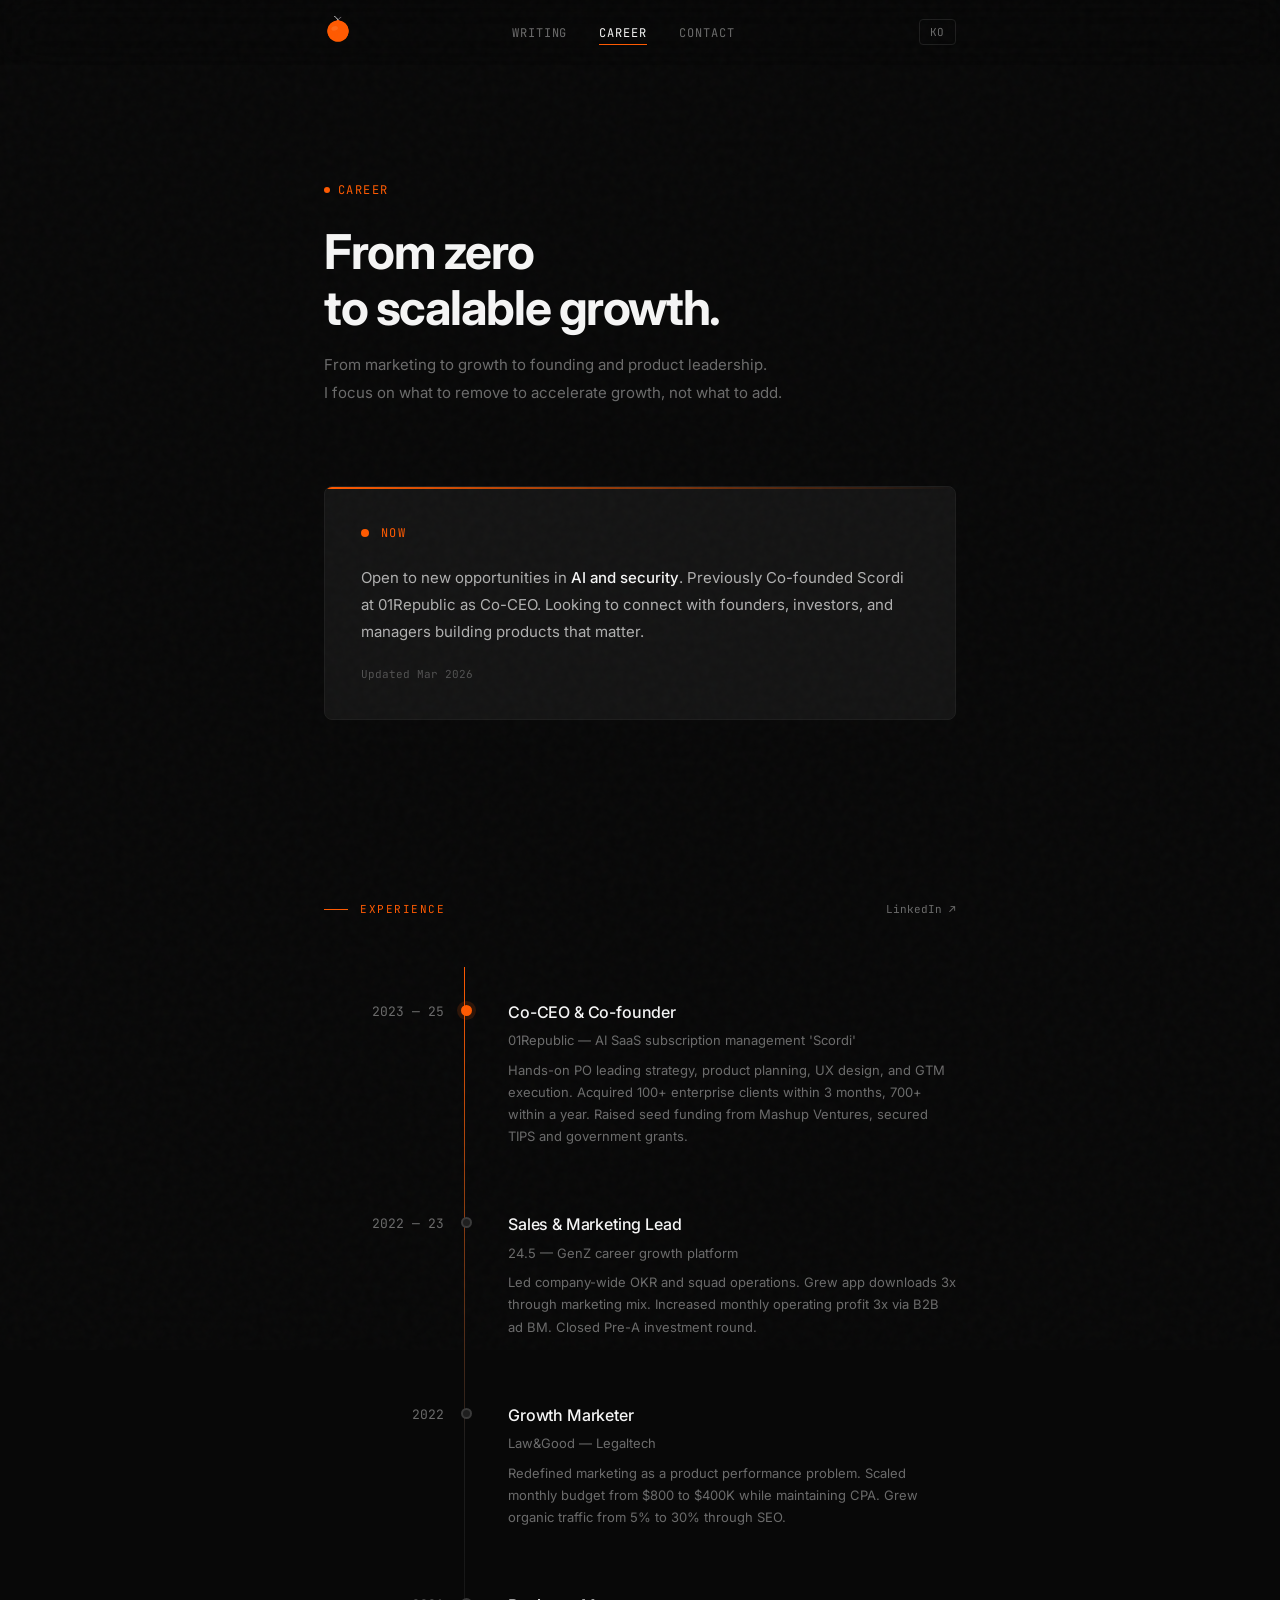
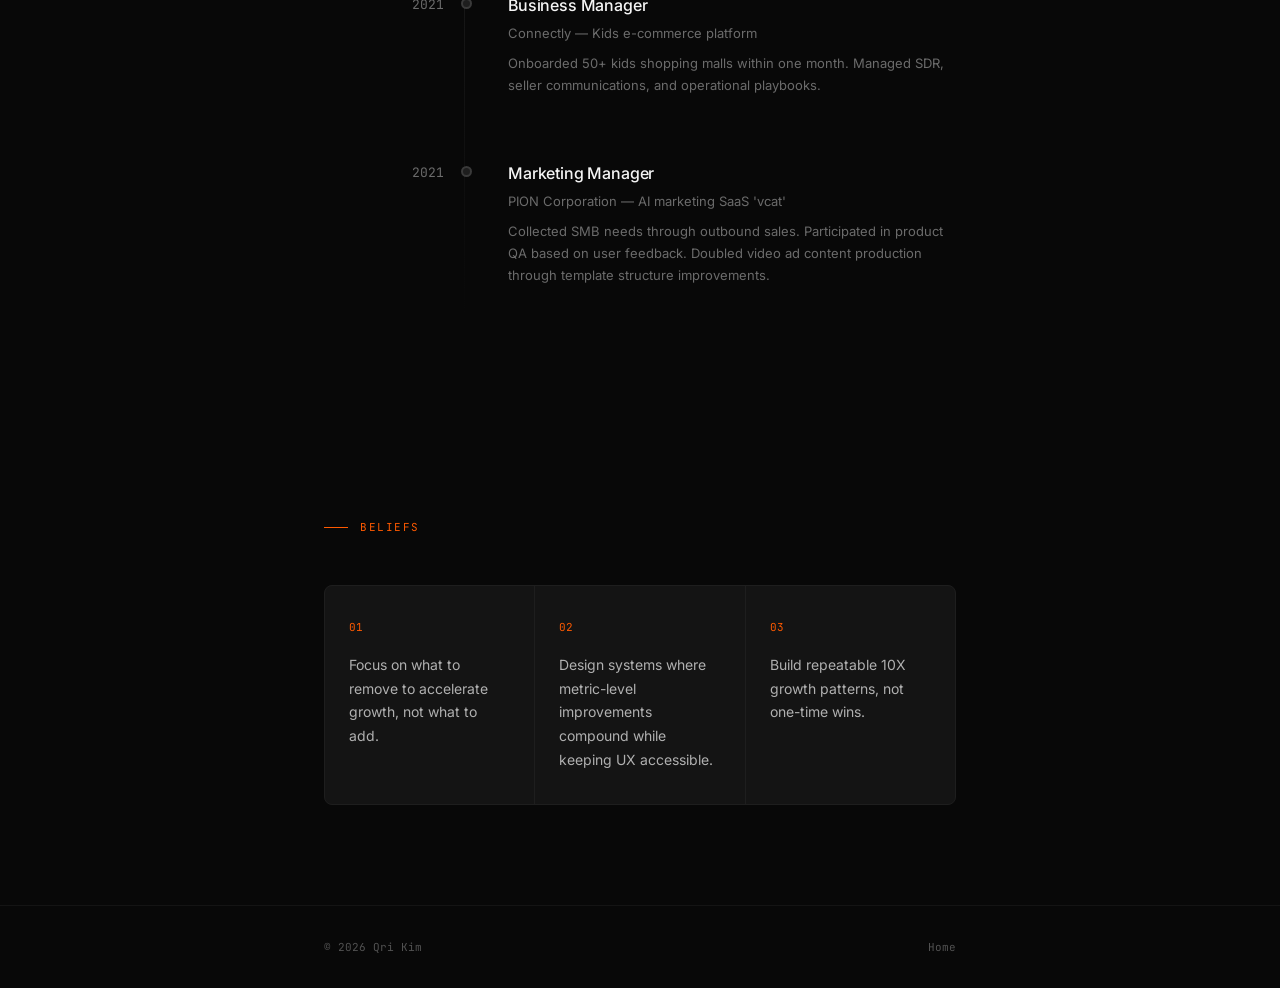
==== commit 83009836: "Add bilingual language switcher (EN/KO) across all pages - Language toggle button (EN/KO) in navigat" ====
--- a/career.html
+++ b/career.html
@@ -35,6 +35,7 @@
         <li><a href="career.html" class="active">Career</a></li>
         <li><a href="contact.html">Contact</a></li>
       </ul>
+      <button class="lang-toggle" id="langToggle">KO</button>
       <button class="nav-mobile-toggle" id="mobileToggle" aria-label="Menu">
         <span></span><span></span>
       </button>
@@ -53,10 +54,10 @@
     <div class="container">
       <div class="reveal">
         <span class="hero-label"><span class="status-dot"></span>Career</span>
-        <h1 class="sub-page-title">From zero<br>to scalable growth.</h1>
+        <h1 class="sub-page-title"><span class="en">From zero<br>to scalable growth.</span><span class="ko">제로에서 확장 가능한 성장까지.</span></h1>
         <p class="hero-bio-ko" style="margin-top: 16px;">
-          From marketing to growth to founding and product leadership.<br>
-          I focus on what to remove to accelerate growth, not what to add.
+          <span class="en">From marketing to growth to founding and product leadership.<br>
+          I focus on what to remove to accelerate growth, not what to add.</span><span class="ko">마케팅에서 시작해, 그로스를 거쳐 창업과 제품 리더십까지.<br>무엇을 더할지보다 무엇을 제거해야 성장이 가속되는지를 먼저 고민합니다.</span>
         </p>
       </div>
     </div>
@@ -71,9 +72,9 @@
           <span class="now-label">Now</span>
         </div>
         <p class="now-text">
-          Open to new opportunities in <strong>AI and security</strong>.
+          <span class="en">Open to new opportunities in <strong>AI and security</strong>.
           Previously Co-founded Scordi at 01Republic as Co-CEO.
-          Looking to connect with founders, investors, and managers building products that matter.
+          Looking to connect with founders, investors, and managers building products that matter.</span><span class="ko">AI와 보안 분야의 새로운 기회를 찾고 있습니다. 제로원리퍼블릭에서 Co-CEO로 스코디를 공동 창업했습니다. 의미 있는 제품을 만드는 파운더, 투자자, 매니저와 연결되고 싶습니다.</span>
         </p>
         <p class="now-updated">Updated Mar 2026</p>
       </div>
@@ -92,40 +93,40 @@
           <span class="career-year">2023 — 25</span>
           <div class="career-details">
             <div class="career-role">Co-CEO & Co-founder</div>
-            <div class="career-company">01Republic — AI SaaS subscription management 'Scordi'</div>
-            <p class="career-desc">Hands-on PO leading strategy, product planning, UX design, and GTM execution. Acquired 100+ enterprise clients within 3 months, 700+ within a year. Raised seed funding from Mashup Ventures, secured TIPS and government grants.</p>
+            <div class="career-company"><span class="en">01Republic — AI SaaS subscription management 'Scordi'</span><span class="ko">제로원리퍼블릭 — AI SaaS 구독 관리 '스코디'</span></div>
+            <p class="career-desc"><span class="en">Hands-on PO leading strategy, product planning, UX design, and GTM execution. Acquired 100+ enterprise clients within 3 months, 700+ within a year. Raised seed funding from Mashup Ventures, secured TIPS and government grants.</span><span class="ko">공동대표로서 전략, 제품 기획, UX, GTM을 직접 실행. 3개월 내 100+, 1년 내 700+ 기업 고객 유치. 매쉬업벤처스 시드 투자 유치.</span></p>
           </div>
         </div>
         <div class="career-item reveal">
           <span class="career-year">2022 — 23</span>
           <div class="career-details">
             <div class="career-role">Sales & Marketing Lead</div>
-            <div class="career-company">24.5 — GenZ career growth platform</div>
-            <p class="career-desc">Led company-wide OKR and squad operations. Grew app downloads 3x through marketing mix. Increased monthly operating profit 3x via B2B ad BM. Closed Pre-A investment round.</p>
+            <div class="career-company"><span class="en">24.5 — GenZ career growth platform</span><span class="ko">이십사점오 — GenZ 커리어 성장 플랫폼</span></div>
+            <p class="career-desc"><span class="en">Led company-wide OKR and squad operations. Grew app downloads 3x through marketing mix. Increased monthly operating profit 3x via B2B ad BM. Closed Pre-A investment round.</span><span class="ko">전사 OKR 및 스쿼드 운영. 마케팅 믹스로 앱 다운로드 3배 성장, B2B 광고 BM으로 월 영업이익 3배 증가. Pre-A 투자 유치 클로징.</span></p>
           </div>
         </div>
         <div class="career-item reveal">
           <span class="career-year">2022</span>
           <div class="career-details">
             <div class="career-role">Growth Marketer</div>
-            <div class="career-company">Law&Good — Legaltech</div>
-            <p class="career-desc">Redefined marketing as a product performance problem. Scaled monthly budget from $800 to $400K while maintaining CPA. Grew organic traffic from 5% to 30% through SEO.</p>
+            <div class="career-company"><span class="en">Law&Good — Legaltech</span><span class="ko">로앤굿 — 리걸테크</span></div>
+            <p class="career-desc"><span class="en">Redefined marketing as a product performance problem. Scaled monthly budget from $800 to $400K while maintaining CPA. Grew organic traffic from 5% to 30% through SEO.</span><span class="ko">마케팅을 제품 성과 문제로 재정의. 월 마케팅 비용 100만원→5억원 확장, CPA 유지. SEO 오가닉 유입 5%→30% 확대.</span></p>
           </div>
         </div>
         <div class="career-item reveal">
           <span class="career-year">2021</span>
           <div class="career-details">
             <div class="career-role">Business Manager</div>
-            <div class="career-company">Connectly — Kids e-commerce platform</div>
-            <p class="career-desc">Onboarded 50+ kids shopping malls within one month. Managed SDR, seller communications, and operational playbooks.</p>
+            <div class="career-company"><span class="en">Connectly — Kids e-commerce platform</span><span class="ko">커넥틀리 — 유아동 이커머스 '찜콩'</span></div>
+            <p class="career-desc"><span class="en">Onboarded 50+ kids shopping malls within one month. Managed SDR, seller communications, and operational playbooks.</span><span class="ko">1달 내 50곳 이상 유아동 쇼핑몰 신규 입점 유치. SDR, 셀러 커뮤니케이션, 운영 정책 구축.</span></p>
           </div>
         </div>
         <div class="career-item reveal">
           <span class="career-year">2021</span>
           <div class="career-details">
             <div class="career-role">Marketing Manager</div>
-            <div class="career-company">PION Corporation — AI marketing SaaS 'vcat'</div>
-            <p class="career-desc">Collected SMB needs through outbound sales. Participated in product QA based on user feedback. Doubled video ad content production through template structure improvements.</p>
+            <div class="career-company"><span class="en">PION Corporation — AI marketing SaaS 'vcat'</span><span class="ko">파이온코퍼레이션 — AI 마케팅 SaaS 'vcat'</span></div>
+            <p class="career-desc"><span class="en">Collected SMB needs through outbound sales. Participated in product QA based on user feedback. Doubled video ad content production through template structure improvements.</span><span class="ko">아웃바운드 세일즈로 SMB 니즈 수집. 제품 QA 참여. 템플릿 구조 개선으로 영상 광고 제작 수 2배 이상 증가.</span></p>
           </div>
         </div>
       </div>
@@ -141,15 +142,15 @@
       <div class="belief-grid reveal">
         <div class="belief-item">
           <span class="belief-number">01</span>
-          <p class="belief-text">Focus on what to remove to accelerate growth, not what to add.</p>
+          <p class="belief-text"><span class="en">Focus on what to remove to accelerate growth, not what to add.</span><span class="ko">무엇을 더할지보다 무엇을 제거해야 성장이 가속되는지를 먼저 고민한다.</span></p>
         </div>
         <div class="belief-item">
           <span class="belief-number">02</span>
-          <p class="belief-text">Design systems where metric-level improvements compound while keeping UX accessible.</p>
+          <p class="belief-text"><span class="en">Design systems where metric-level improvements compound while keeping UX accessible.</span><span class="ko">사용자 경험의 대중성을 유지하면서도 지표 단위의 개선이 누적되는 구조를 설계한다.</span></p>
         </div>
         <div class="belief-item">
           <span class="belief-number">03</span>
-          <p class="belief-text">Build repeatable 10X growth patterns, not one-time wins.</p>
+          <p class="belief-text"><span class="en">Build repeatable 10X growth patterns, not one-time wins.</span><span class="ko">한 번의 성공이 아니라 반복 가능한 10X 성장 패턴을 만드는 데 집중한다.</span></p>
         </div>
       </div>
     </div>
--- a/style.css
+++ b/style.css
@@ -994,6 +994,39 @@
 
 .contact-card:hover .contact-card-arrow {
   color: var(--orange);
+}
+
+/* ========== Language Switcher ========== */
+.lang-toggle {
+  font-family: var(--font-mono);
+  font-size: 11px;
+  letter-spacing: 0.06em;
+  color: var(--gray-500);
+  background: none;
+  border: 1px solid var(--gray-800);
+  border-radius: 4px;
+  padding: 5px 10px;
+  cursor: pointer;
+  transition: all 0.3s;
+  margin-left: 24px;
+  text-transform: uppercase;
+}
+
+.lang-toggle:hover {
+  border-color: var(--gray-500);
+  color: var(--white);
+}
+
+/* Hide inactive language */
+body.lang-en .ko { display: none !important; }
+body.lang-ko .en { display: none !important; }
+
+@media (max-width: 768px) {
+  .lang-toggle {
+    position: absolute;
+    top: 18px;
+    right: 56px;
+  }
 }
 
 /* ========== Reveal animations ========== */
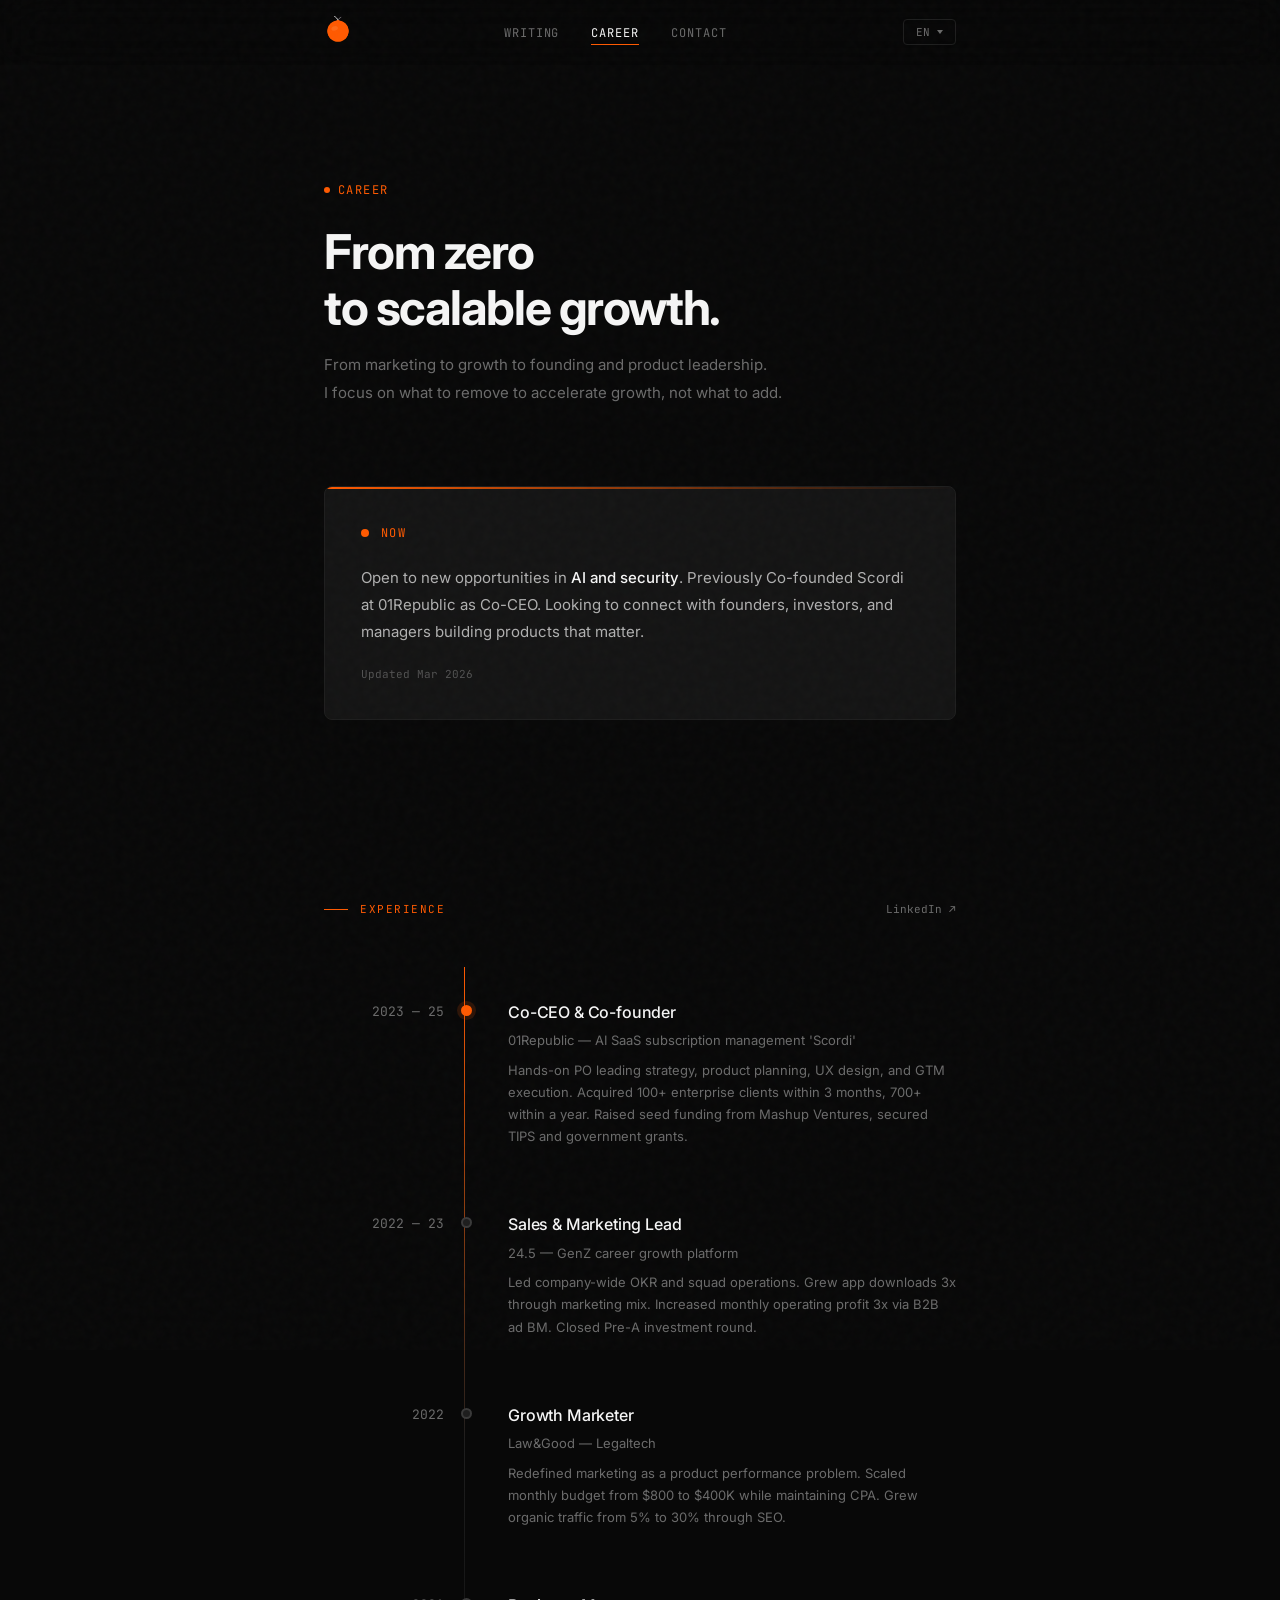
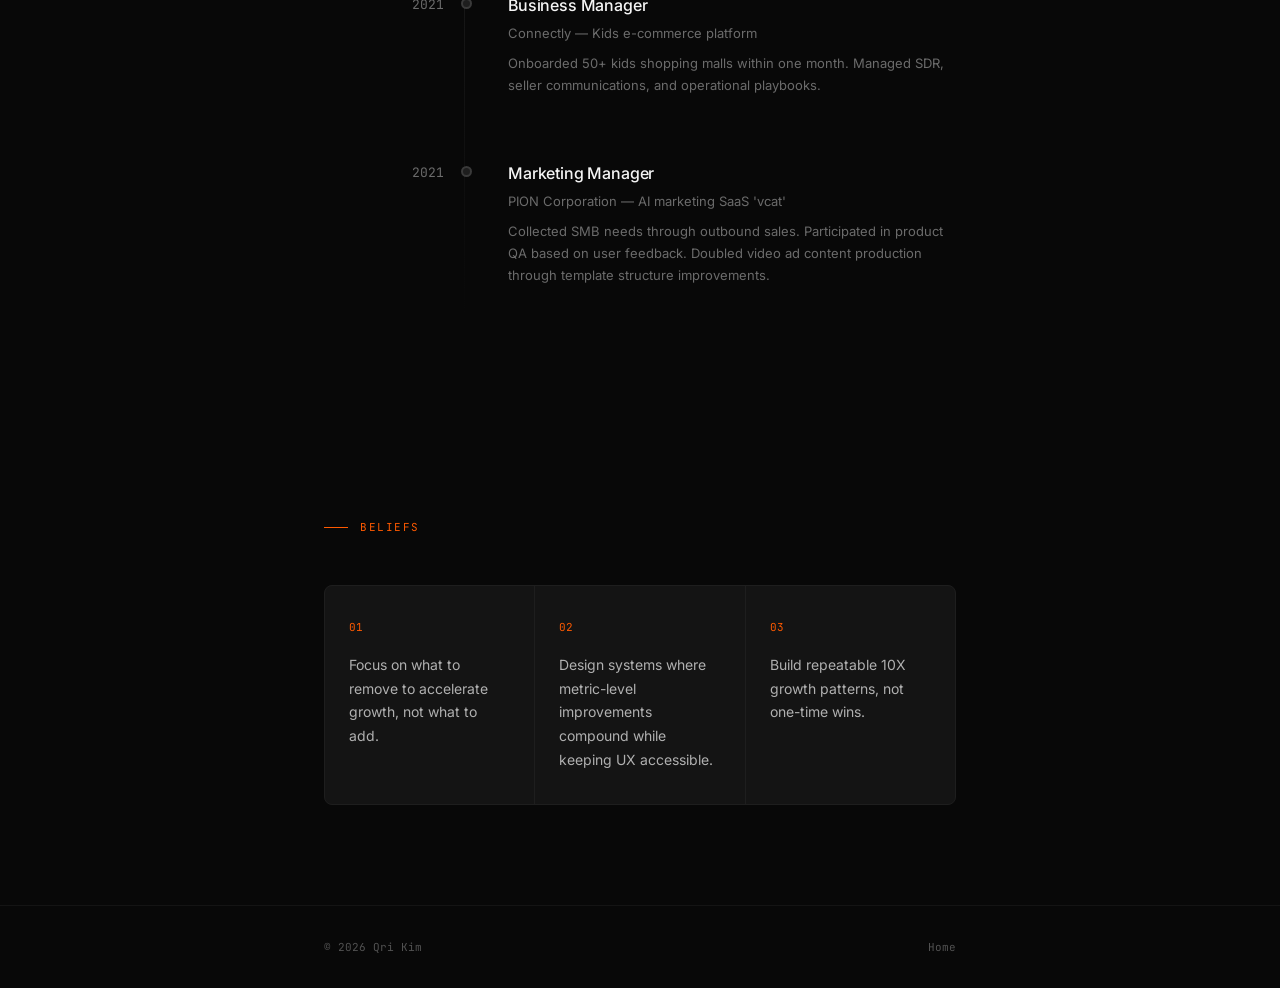
==== commit 75b16a33: "Add multi-language dropdown (EN/KO/JA/ZH) with responsive design - Language toggle replaced with dro" ====
--- a/career.html
+++ b/career.html
@@ -35,7 +35,15 @@
         <li><a href="career.html" class="active">Career</a></li>
         <li><a href="contact.html">Contact</a></li>
       </ul>
-      <button class="lang-toggle" id="langToggle">KO</button>
+      <div class="lang-selector">
+        <button class="lang-current">EN </button>
+        <div class="lang-dropdown">
+          <button class="lang-option active" data-lang="en">EN<span class="lang-name">English</span></button>
+          <button class="lang-option" data-lang="ko">KO<span class="lang-name">한국어</span></button>
+          <button class="lang-option" data-lang="ja">JA<span class="lang-name">日本語</span></button>
+          <button class="lang-option" data-lang="zh">ZH<span class="lang-name">中文</span></button>
+        </div>
+      </div>
       <button class="nav-mobile-toggle" id="mobileToggle" aria-label="Menu">
         <span></span><span></span>
       </button>
--- a/style.css
+++ b/style.css
@@ -997,7 +997,12 @@
 }
 
 /* ========== Language Switcher ========== */
-.lang-toggle {
+.lang-selector {
+  position: relative;
+  margin-left: 24px;
+}
+
+.lang-current {
   font-family: var(--font-mono);
   font-size: 11px;
   letter-spacing: 0.06em;
@@ -1005,27 +1010,98 @@
   background: none;
   border: 1px solid var(--gray-800);
   border-radius: 4px;
-  padding: 5px 10px;
+  padding: 5px 12px;
   cursor: pointer;
   transition: all 0.3s;
-  margin-left: 24px;
   text-transform: uppercase;
-}
-
-.lang-toggle:hover {
+  display: flex;
+  align-items: center;
+  gap: 6px;
+}
+
+.lang-current::after {
+  content: '';
+  width: 0; height: 0;
+  border-left: 3px solid transparent;
+  border-right: 3px solid transparent;
+  border-top: 4px solid var(--gray-500);
+  transition: transform 0.2s;
+}
+
+.lang-selector.open .lang-current::after {
+  transform: rotate(180deg);
+}
+
+.lang-current:hover {
   border-color: var(--gray-500);
   color: var(--white);
 }
 
-/* Hide inactive language */
-body.lang-en .ko { display: none !important; }
-body.lang-ko .en { display: none !important; }
+.lang-dropdown {
+  position: absolute;
+  top: calc(100% + 8px);
+  right: 0;
+  background: var(--gray-900);
+  border: 1px solid var(--gray-800);
+  border-radius: 6px;
+  overflow: hidden;
+  opacity: 0;
+  visibility: hidden;
+  transform: translateY(-8px);
+  transition: all 0.2s ease;
+  z-index: 110;
+  min-width: 120px;
+}
+
+.lang-selector.open .lang-dropdown {
+  opacity: 1;
+  visibility: visible;
+  transform: translateY(0);
+}
+
+.lang-option {
+  display: block;
+  width: 100%;
+  padding: 10px 16px;
+  font-family: var(--font-mono);
+  font-size: 11px;
+  letter-spacing: 0.04em;
+  color: var(--gray-400);
+  background: none;
+  border: none;
+  cursor: pointer;
+  text-align: left;
+  transition: all 0.2s;
+}
+
+.lang-option:hover {
+  background: var(--gray-800);
+  color: var(--white);
+}
+
+.lang-option.active {
+  color: var(--orange);
+}
+
+.lang-option .lang-name {
+  margin-left: 8px;
+  color: var(--gray-600);
+  font-size: 10px;
+}
+
+/* Hide inactive languages */
+body.lang-en .ko, body.lang-en .ja, body.lang-en .zh { display: none !important; }
+body.lang-ko .en, body.lang-ko .ja, body.lang-ko .zh { display: none !important; }
+body.lang-ja .en, body.lang-ja .ko, body.lang-ja .zh { display: none !important; }
+body.lang-zh .en, body.lang-zh .ko, body.lang-zh .ja { display: none !important; }
 
 @media (max-width: 768px) {
-  .lang-toggle {
-    position: absolute;
-    top: 18px;
-    right: 56px;
+  .lang-selector {
+    margin-left: auto;
+    margin-right: 12px;
+  }
+  .lang-dropdown {
+    right: 0;
   }
 }
 
